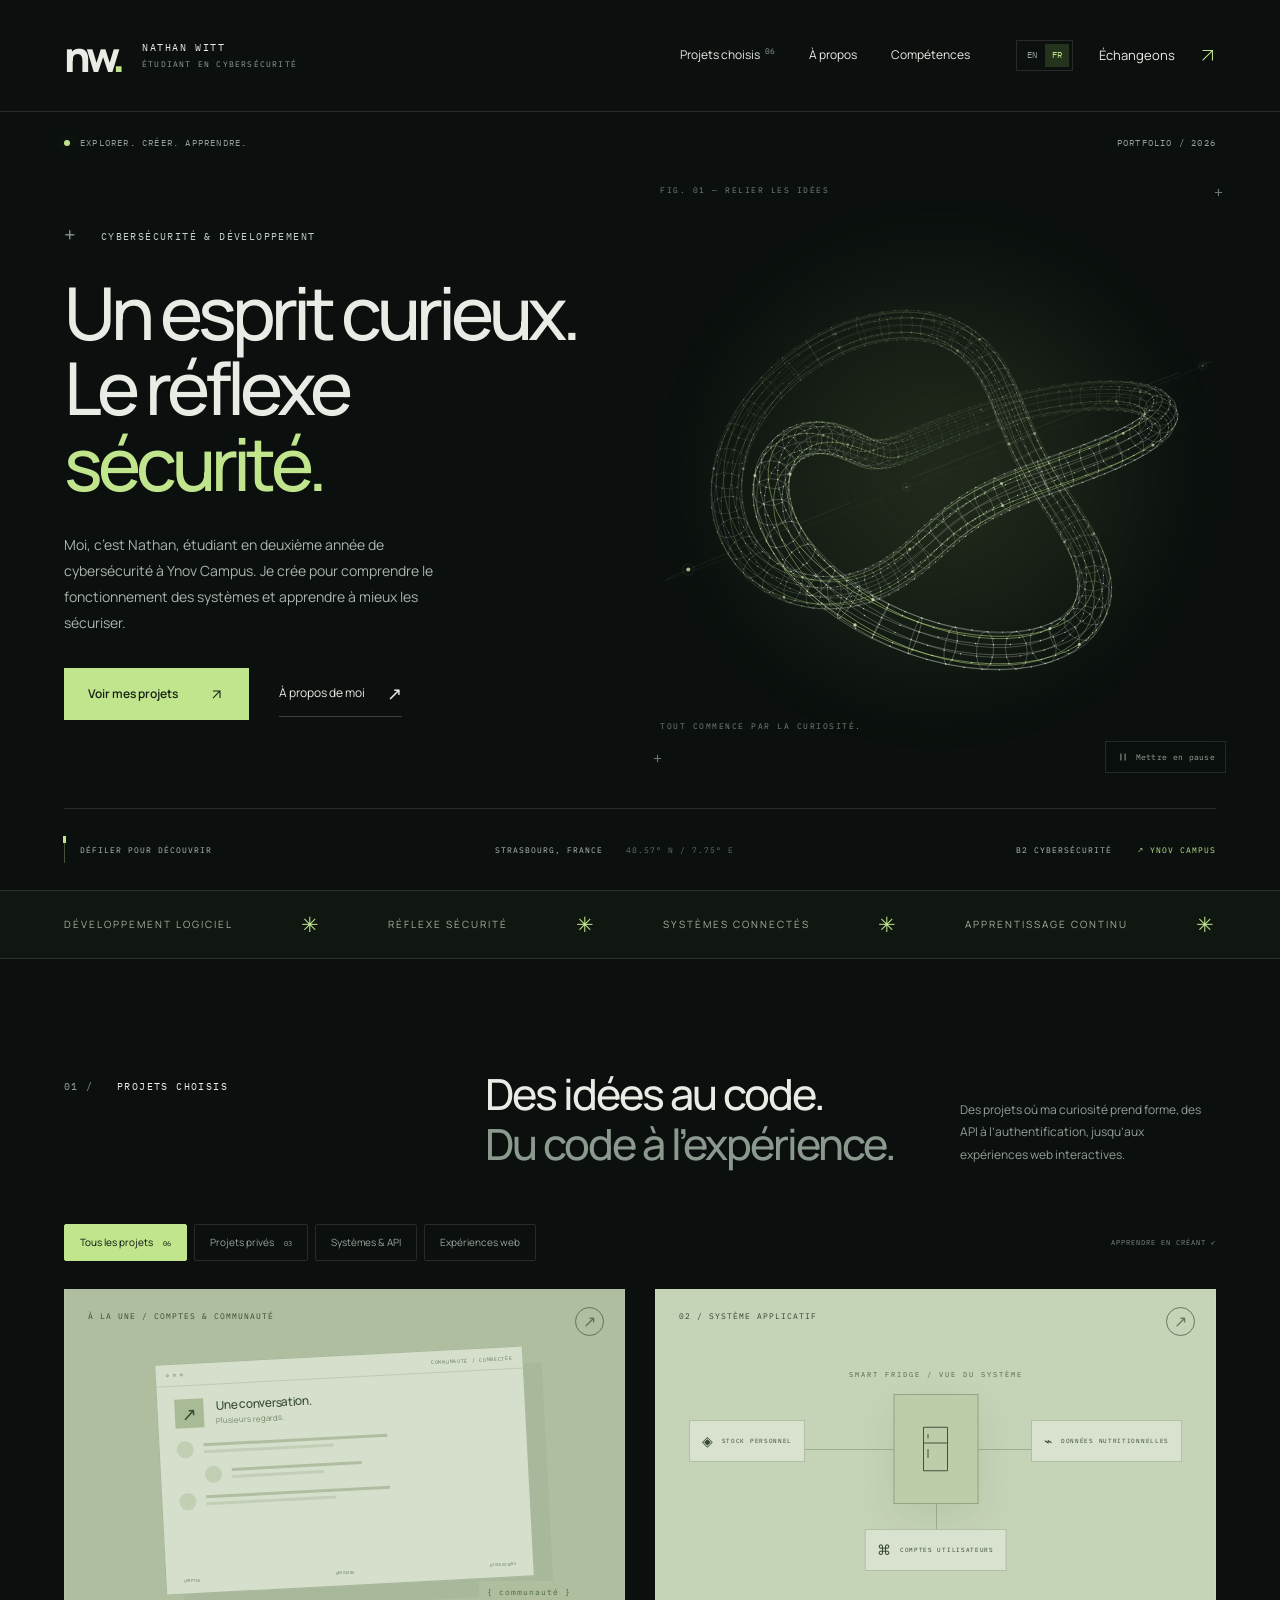
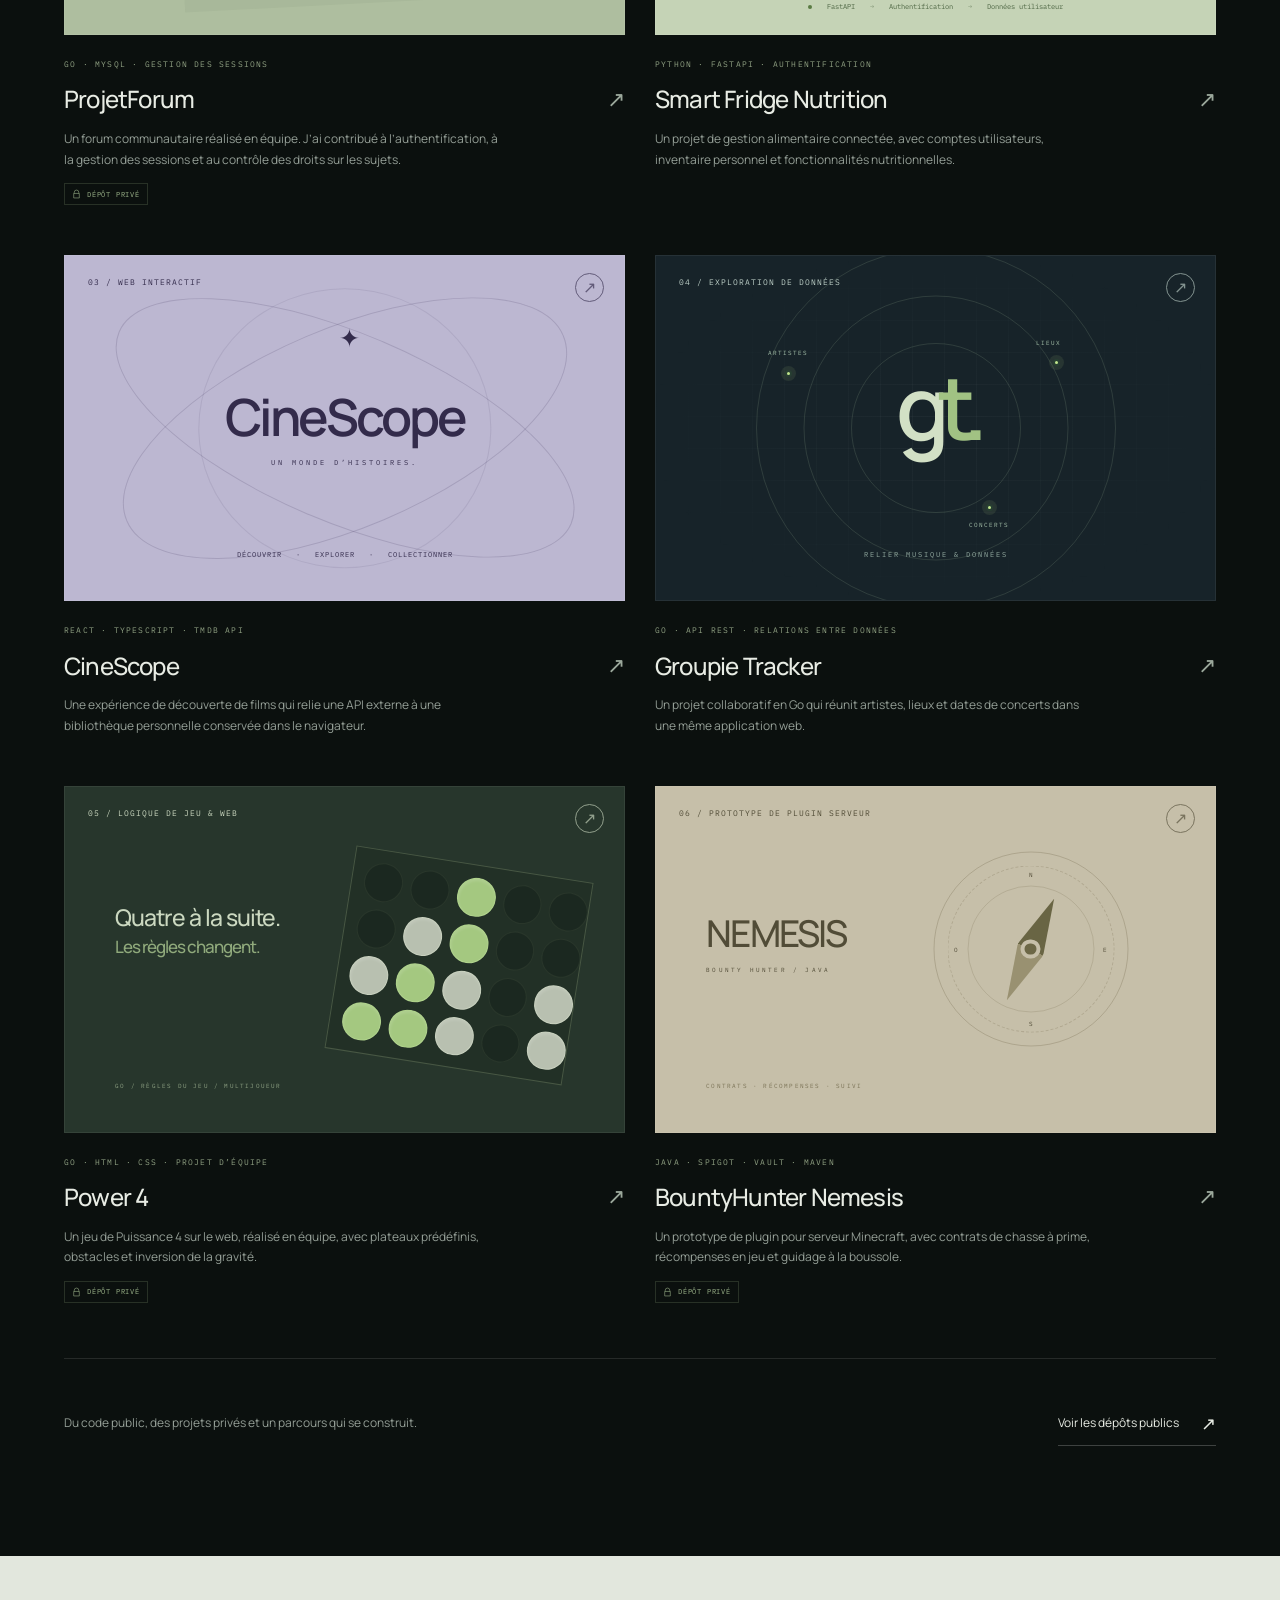
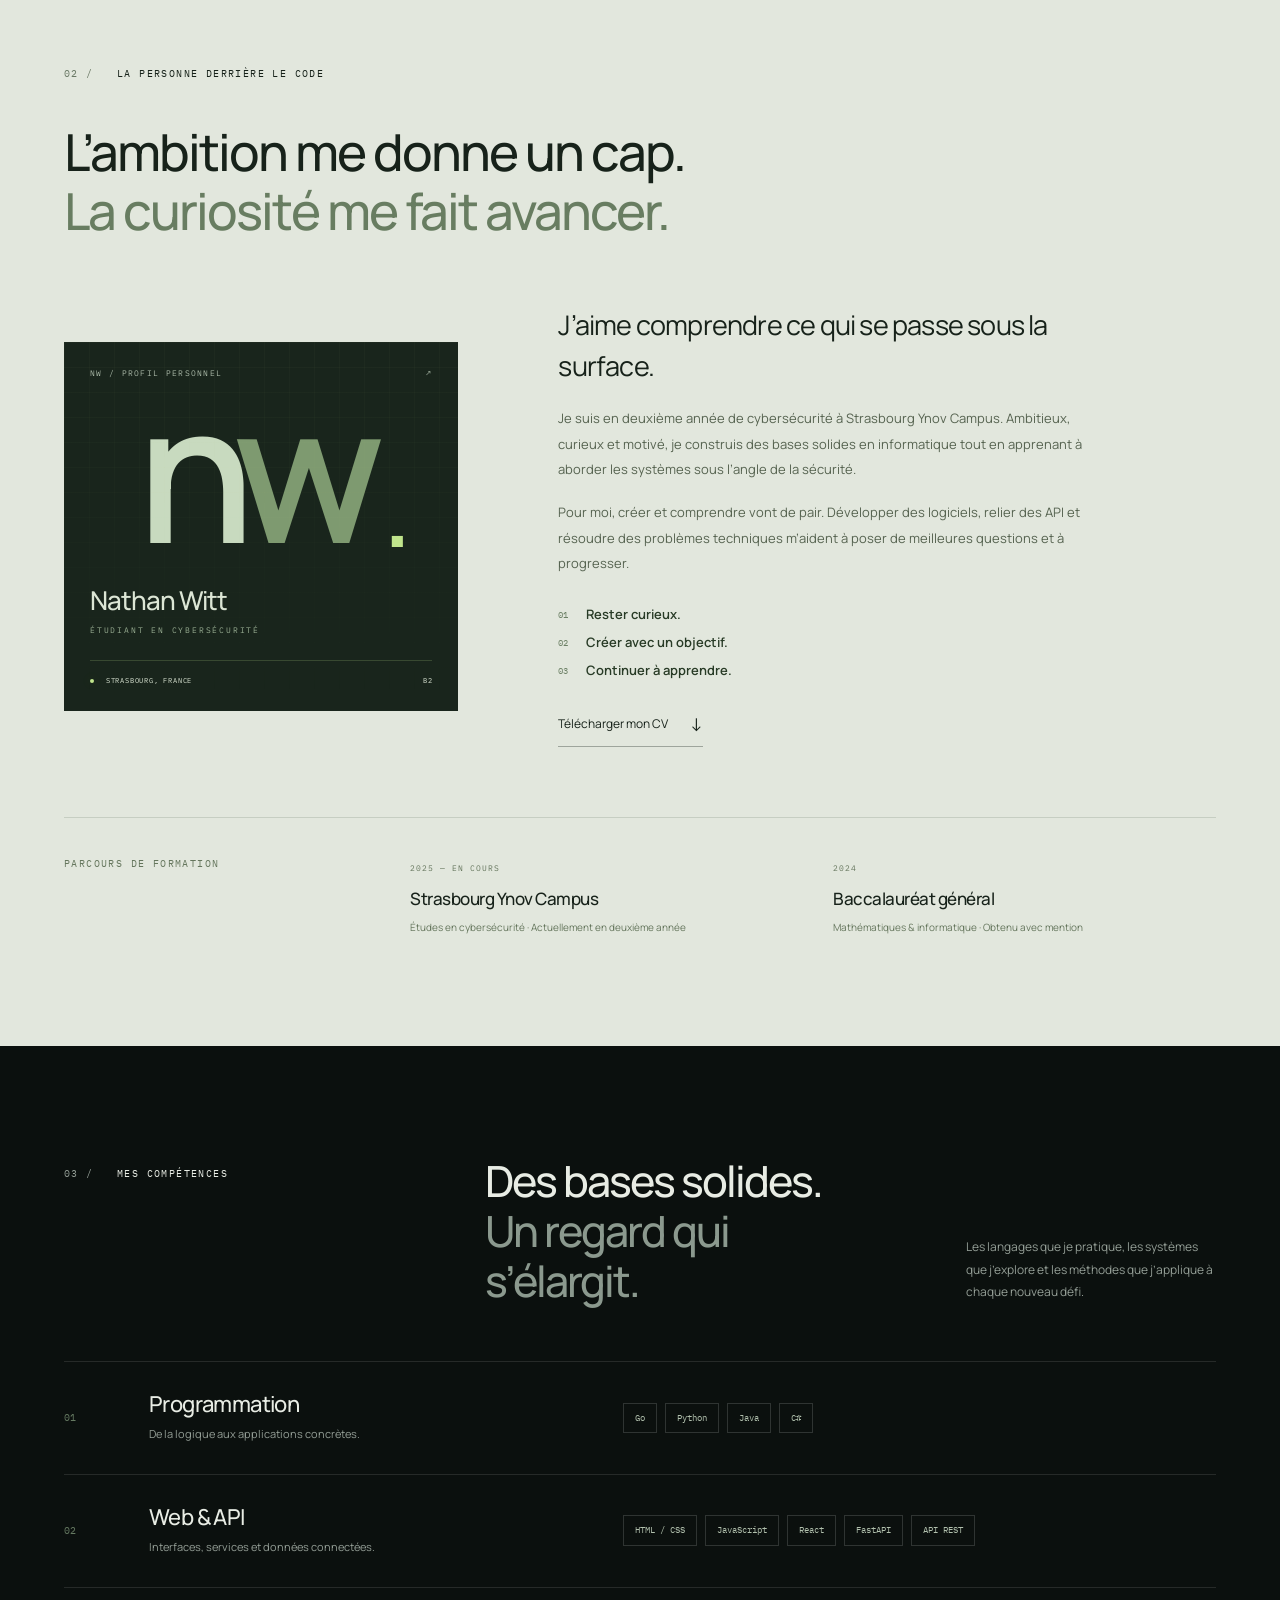
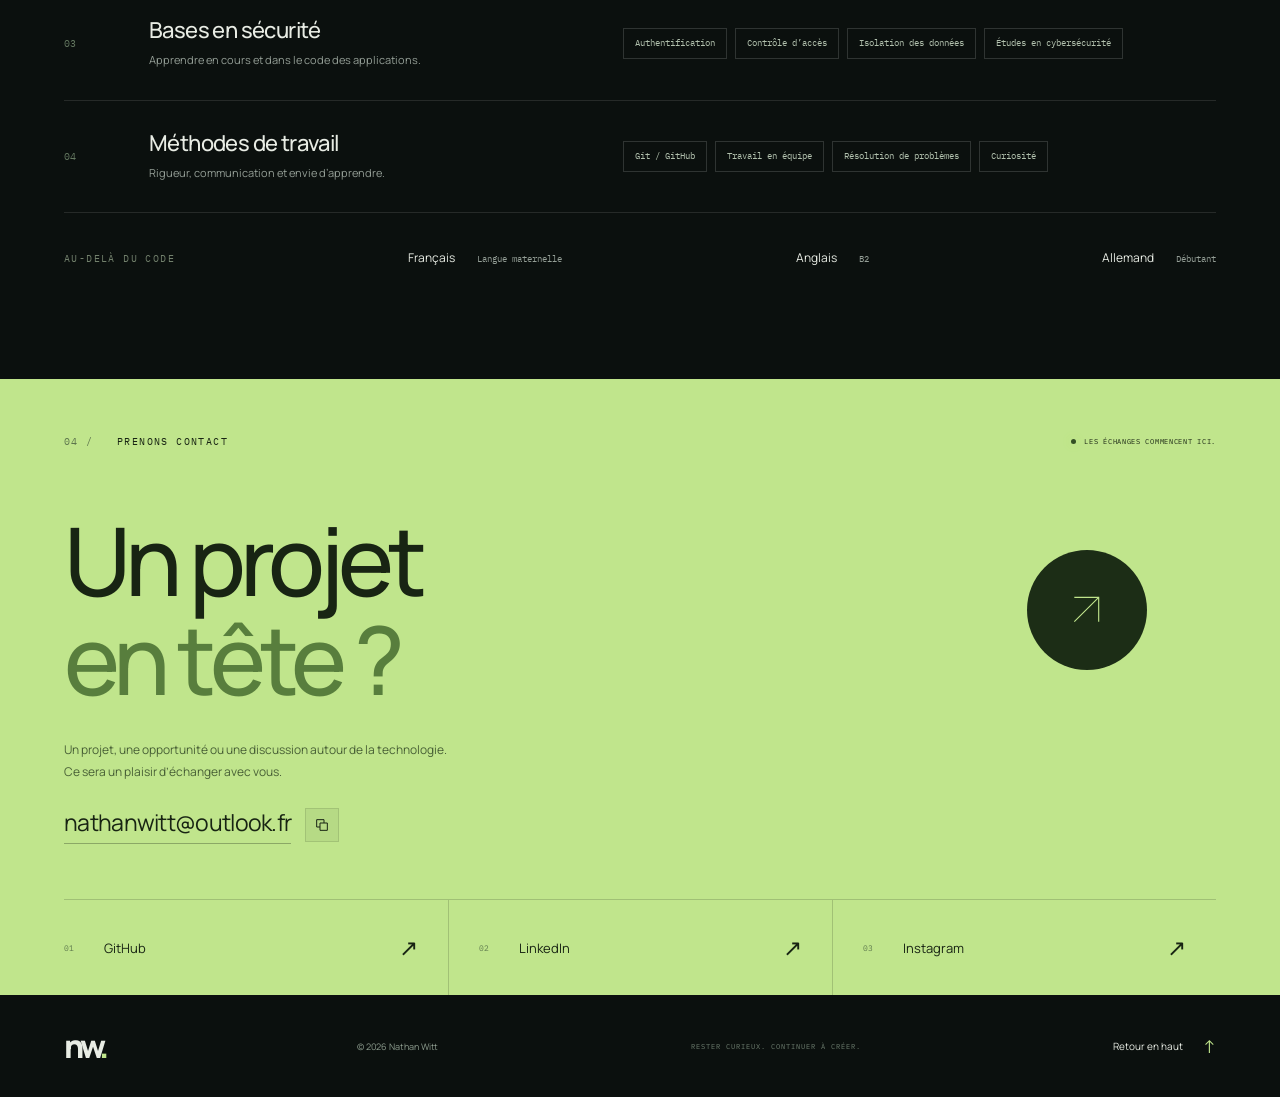
==== fr/index.html @ 36711e1f "Publish bilingual cybersecurity portfolio" ====
<!doctype html>
<html lang="fr">
<head>
  <meta charset="utf-8">
  <meta name="viewport" content="width=device-width,initial-scale=1">
  <meta name="theme-color" content="#0b100e">
  <meta name="description" content="Nathan Witt — étudiant en deuxième année de cybersécurité à Strasbourg Ynov Campus. Découvrez mes projets en développement, mes compétences et mon approche de la sécurité.">
  <meta property="og:title" content="Nathan Witt — Un esprit curieux. Le réflexe sécurité.">
  <meta property="og:description" content="Étudiant en cybersécurité à Strasbourg Ynov Campus. Des projets concrets, des bases techniques et l’envie de continuer à apprendre.">
  <meta property="og:type" content="website">
  <meta property="og:url" content="https://wittnathan24-lab.github.io/fr/">
  <title>Nathan Witt — Cybersécurité & Développement</title>
  <link rel="canonical" href="https://wittnathan24-lab.github.io/fr/">
  <link rel="alternate" hreflang="en" href="https://wittnathan24-lab.github.io/">
  <link rel="alternate" hreflang="fr" href="https://wittnathan24-lab.github.io/fr/">
  <link rel="icon" type="image/svg+xml" href="../assets/favicon.svg">
  <link rel="preload" href="../assets/manrope.ttf" as="font" type="font/ttf" crossorigin>
  <link rel="stylesheet" href="../assets/style.css">
  <link rel="stylesheet" href="../assets/languages.css">
  <script src="../assets/field.js" defer></script>
  <script src="../assets/main-fr.js" defer></script>
</head>
<body>
  <a class="skip-link" href="#main">Aller au contenu</a>
  <div class="reading-progress" aria-hidden="true"></div>
  <header class="site-header">
    <a href="#home" class="brand" aria-label="Nathan Witt, accueil"><span class="monogram">nw<span>.</span></span><span class="brand-name">NATHAN WITT<span>ÉTUDIANT EN CYBERSÉCURITÉ</span></span></a>
    <nav class="desktop-nav" aria-label="Navigation principale"><a href="#work">Projets choisis <span>06</span></a><a href="#about">À propos</a><a href="#expertise">Compétences</a></nav>
    <nav class="language-switch" aria-label="Langue du site"><a href="../" lang="en" hreflang="en">EN</a><a href="./" lang="fr" hreflang="fr" aria-current="page">FR</a></nav>
    <a class="contact-nav" href="#contact">Échangeons <svg viewBox="0 0 24 24" aria-hidden="true"><path d="M5 19 19 5M5 5h14v14"/></svg></a>
    <button class="menu-toggle" aria-label="Ouvrir le menu" aria-expanded="false" aria-controls="mobile-nav"><span></span><span></span></button>
  </header>
  <nav id="mobile-nav" class="mobile-nav" aria-label="Navigation mobile" inert><a href="#work">Projets choisis <span>01</span></a><a href="#about">À propos <span>02</span></a><a href="#expertise">Compétences <span>03</span></a><a href="#contact">Contact <span>04</span></a></nav>
  <main id="main">
    <section class="hero" id="home" aria-labelledby="hero-title">
      <div class="hero-topline"><span><i class="status-dot"></i> EXPLORER. CRÉER. APPRENDRE.</span><span class="edition">PORTFOLIO / 2026</span></div>
      <div class="hero-content">
        <div class="hero-copy">
          <p class="eyebrow intro-label"><span class="tiny-cross">+</span> CYBERSÉCURITÉ & DÉVELOPPEMENT</p>
          <h1 id="hero-title">Un esprit curieux.<br>Le réflexe<br><span>sécurité.</span></h1>
          <p class="hero-description">Moi, c’est Nathan, étudiant en deuxième année de cybersécurité à Ynov Campus. Je crée pour comprendre le fonctionnement des systèmes et apprendre à mieux les sécuriser.</p>
          <div class="hero-actions"><a class="button button-primary" href="#work">Voir mes projets <svg viewBox="0 0 24 24" aria-hidden="true"><path d="M7 17 17 7M7 7h10v10"/></svg></a><a class="text-link" href="#about">À propos de moi <span>↗</span></a></div>
        </div>
        <div class="hero-art">
          <div class="art-glow" aria-hidden="true"></div><canvas id="security-field" role="img" aria-label="Un réseau abstrait de points reliés, qui évoque la curiosité, les systèmes et la sécurité"></canvas>
          <span class="art-coordinate art-coordinate-top">FIG. 01 — RELIER LES IDÉES</span><span class="art-coordinate art-coordinate-bottom">TOUT COMMENCE PAR LA CURIOSITÉ.</span>
          <span class="art-axis axis-one" aria-hidden="true">+</span><span class="art-axis axis-two" aria-hidden="true">+</span>
          <button class="motion-control" id="motion-toggle" type="button" aria-pressed="true"><svg viewBox="0 0 20 20" aria-hidden="true"><path d="M7 5v10M13 5v10"/></svg><span>Mettre en pause</span></button>
        </div>
      </div>
      <div class="hero-bottom"><a href="#work" class="scroll-cue"><span class="scroll-line" aria-hidden="true"></span>DÉFILER POUR DÉCOUVRIR</a><p>STRASBOURG, FRANCE <span>48.57° N / 7.75° E</span></p><span class="hero-study">B2 CYBERSÉCURITÉ <span>↗ YNOV CAMPUS</span></span></div>
    </section>
    <div class="discipline-strip" aria-label="Domaines d’intérêt"><div><span>DÉVELOPPEMENT LOGICIEL</span><i>✳</i><span>RÉFLEXE SÉCURITÉ</span><i>✳</i><span>SYSTÈMES CONNECTÉS</span><i>✳</i><span>APPRENTISSAGE CONTINU</span><i>✳</i></div></div>
    <section class="work-section section-shell" id="work" aria-labelledby="work-title">
      <div class="section-heading reveal"><p class="eyebrow"><span>01 /</span> PROJETS CHOISIS</p><div><h2 id="work-title">Des idées au code.<br><span>Du code à l’expérience.</span></h2><p>Des projets où ma curiosité prend forme, des API à l’authentification, jusqu’aux expériences web interactives.</p></div></div>
      <div class="work-toolbar reveal"><div class="filters" role="group" aria-label="Filtrer les projets"><button class="filter active" aria-pressed="true" data-filter="all">Tous les projets <span>06</span></button><button class="filter" aria-pressed="false" data-filter="private">Projets privés <span>03</span></button><button class="filter" aria-pressed="false" data-filter="systems">Systèmes & API</button><button class="filter" aria-pressed="false" data-filter="web">Expériences web</button></div><span class="toolbar-note">APPRENDRE EN CRÉANT ↙</span></div>
      <div class="projects-grid" id="projects-grid">
        <article class="project-card forum-featured reveal" data-category="systems" data-project="forum" data-private="true">
          <button class="project-visual forum-visual" data-open-project="forum" aria-label="Découvrir le projet ProjetForum"><span class="visual-index">À LA UNE / COMPTES & COMMUNAUTÉ</span><span class="project-open" aria-hidden="true">↗</span><div class="forum-art" aria-hidden="true"><div class="forum-window"><div class="forum-window-bar"><i></i><i></i><i></i><span>COMMUNAUTÉ / CONNECTÉE</span></div><div class="forum-thread"><span class="forum-avatar">↗</span><div><strong>Une conversation.</strong><span>Plusieurs regards.</span></div></div><div class="forum-line"><i></i><div><b></b><span></span></div></div><div class="forum-line"><i></i><div><b></b><span></span></div></div><div class="forum-line"><i></i><div><b></b><span></span></div></div><div class="forum-window-bottom"><span>COMPTES</span><span>SESSIONS</span><span>DISCUSSIONS</span></div></div><span class="forum-floating">{ communauté }</span></div></button>
          <div class="project-meta"><span class="private-badge"><svg viewBox="0 0 16 16" aria-hidden="true"><path d="M4 7V5a4 4 0 0 1 8 0v2M3 7h10v8H3z"/></svg> DÉPÔT PRIVÉ</span><p class="eyebrow">GO · MYSQL · GESTION DES SESSIONS</p><button class="project-title" data-open-project="forum"><h3>ProjetForum</h3><span aria-hidden="true">↗</span></button><p>Un forum communautaire réalisé en équipe. J’ai contribué à l’authentification, à la gestion des sessions et au contrôle des droits sur les sujets.</p></div>
        </article>
        <article class="project-card reveal" data-category="systems" data-project="fridge">
          <button class="project-visual fridge-visual" data-open-project="fridge" aria-label="Découvrir le projet Smart Fridge Nutrition"><span class="visual-index">02 / SYSTÈME APPLICATIF</span><span class="project-open" aria-hidden="true">↗</span><div class="fridge-system" aria-hidden="true"><div class="diagram-caption">SMART FRIDGE / VUE DU SYSTÈME</div><div class="fridge-core"><svg viewBox="0 0 80 80"><path d="M24 11h32v58H24zM24 32h32M30 20v6M30 40v12"/></svg></div><div class="system-node node-a"><span class="node-symbol">◈</span> STOCK PERSONNEL</div><div class="system-node node-b"><span class="node-symbol">⌁</span> DONNÉES NUTRITIONNELLES</div><div class="system-node node-c"><span class="node-symbol">⌘</span> COMPTES UTILISATEURS</div><div class="diagram-line line-a"></div><div class="diagram-line line-b"></div><div class="diagram-line line-c"></div><div class="system-footer"><i></i> FastAPI <span>→</span> Authentification <span>→</span> Données utilisateur</div></div></button>
          <div class="project-meta"><p class="eyebrow">PYTHON · FASTAPI · AUTHENTIFICATION</p><button class="project-title" data-open-project="fridge"><h3>Smart Fridge Nutrition</h3><span aria-hidden="true">↗</span></button><p>Un projet de gestion alimentaire connectée, avec comptes utilisateurs, inventaire personnel et fonctionnalités nutritionnelles.</p></div>
        </article>
        <article class="project-card reveal" data-category="web" data-project="cinescope">
          <button class="project-visual cinema-visual" data-open-project="cinescope" aria-label="Découvrir le projet CineScope"><span class="visual-index">03 / WEB INTERACTIF</span><span class="project-open" aria-hidden="true">↗</span><div class="cinema-art" aria-hidden="true"><div class="cinema-orbit orbit-one"></div><div class="cinema-orbit orbit-two"></div><div class="cinema-orbit orbit-three"></div><span class="cinema-star">✦</span><span class="cinema-type">CineScope<span>UN MONDE D’HISTOIRES.</span></span><div class="cinema-caption">DÉCOUVRIR <span>·</span> EXPLORER <span>·</span> COLLECTIONNER</div></div></button>
          <div class="project-meta"><p class="eyebrow">REACT · TYPESCRIPT · TMDB API</p><button class="project-title" data-open-project="cinescope"><h3>CineScope</h3><span aria-hidden="true">↗</span></button><p>Une expérience de découverte de films qui relie une API externe à une bibliothèque personnelle conservée dans le navigateur.</p></div>
        </article>
        <article class="project-card reveal" data-category="systems" data-project="groupie">
          <button class="project-visual groupie-visual" data-open-project="groupie" aria-label="Découvrir le projet Groupie Tracker"><span class="visual-index">04 / EXPLORATION DE DONNÉES</span><span class="project-open" aria-hidden="true">↗</span><div class="tracker-art" aria-hidden="true"><div class="tracker-grid"></div><div class="tracker-ring ring-1"></div><div class="tracker-ring ring-2"></div><div class="tracker-ring ring-3"></div><div class="tracker-dot dot-1"></div><div class="tracker-dot dot-2"></div><div class="tracker-dot dot-3"></div><span class="tracker-label label-1">ARTISTES</span><span class="tracker-label label-2">LIEUX</span><span class="tracker-label label-3">CONCERTS</span><div class="tracker-center">g<span>t.</span></div><div class="tracker-caption">RELIER MUSIQUE & DONNÉES</div></div></button>
          <div class="project-meta"><p class="eyebrow">GO · API REST · RELATIONS ENTRE DONNÉES</p><button class="project-title" data-open-project="groupie"><h3>Groupie Tracker</h3><span aria-hidden="true">↗</span></button><p>Un projet collaboratif en Go qui réunit artistes, lieux et dates de concerts dans une même application web.</p></div>
        </article>
        <article class="project-card reveal" data-category="web" data-project="power4" data-private="true">
          <button class="project-visual power-visual" data-open-project="power4" aria-label="Découvrir le projet Power 4"><span class="visual-index">05 / LOGIQUE DE JEU & WEB</span><span class="project-open" aria-hidden="true">↗</span><div class="power-art" aria-hidden="true"><span class="power-title">Quatre à la suite.<br><i>Les règles changent.</i></span><div class="power-board"><i></i><i></i><i class="p-lime"></i><i></i><i></i><i></i><i class="p-ivory"></i><i class="p-lime"></i><i></i><i></i><i class="p-ivory"></i><i class="p-lime"></i><i class="p-ivory"></i><i></i><i class="p-ivory"></i><i class="p-lime"></i><i class="p-lime"></i><i class="p-ivory"></i><i></i><i class="p-ivory"></i></div><span class="power-caption">GO / RÈGLES DU JEU / MULTIJOUEUR</span></div></button>
          <div class="project-meta"><span class="private-badge"><svg viewBox="0 0 16 16" aria-hidden="true"><path d="M4 7V5a4 4 0 0 1 8 0v2M3 7h10v8H3z"/></svg> DÉPÔT PRIVÉ</span><p class="eyebrow">GO · HTML · CSS · PROJET D’ÉQUIPE</p><button class="project-title" data-open-project="power4"><h3>Power 4</h3><span aria-hidden="true">↗</span></button><p>Un jeu de Puissance 4 sur le web, réalisé en équipe, avec plateaux prédéfinis, obstacles et inversion de la gravité.</p></div>
        </article>
        <article class="project-card reveal" data-category="systems" data-project="bounty" data-private="true">
          <button class="project-visual bounty-visual" data-open-project="bounty" aria-label="Découvrir le projet BountyHunter Nemesis"><span class="visual-index">06 / PROTOTYPE DE PLUGIN SERVEUR</span><span class="project-open" aria-hidden="true">↗</span><div class="bounty-art" aria-hidden="true"><div class="bounty-compass"><i></i><span>N</span><span>E</span><span>S</span><span>O</span><div class="compass-needle"></div></div><span class="bounty-name">NEMESIS<span>BOUNTY HUNTER / JAVA</span></span><span class="bounty-coordinate">CONTRATS · RÉCOMPENSES · SUIVI</span></div></button>
          <div class="project-meta"><span class="private-badge"><svg viewBox="0 0 16 16" aria-hidden="true"><path d="M4 7V5a4 4 0 0 1 8 0v2M3 7h10v8H3z"/></svg> DÉPÔT PRIVÉ</span><p class="eyebrow">JAVA · SPIGOT · VAULT · MAVEN</p><button class="project-title" data-open-project="bounty"><h3>BountyHunter Nemesis</h3><span aria-hidden="true">↗</span></button><p>Un prototype de plugin pour serveur Minecraft, avec contrats de chasse à prime, récompenses en jeu et guidage à la boussole.</p></div>
        </article>
      </div>
      <div class="work-footer reveal"><p>Du code public, des projets privés et un parcours qui se construit.</p><a class="text-link" href="https://github.com/wittnathan24-lab?tab=repositories" target="_blank" rel="noopener noreferrer">Voir les dépôts publics <span>↗</span></a></div>
      <p class="sr-only" id="filter-status" role="status" aria-live="polite"></p>
    </section>
    <section class="about-section section-shell" id="about" aria-labelledby="about-title">
      <div class="about-intro reveal"><p class="eyebrow"><span>02 /</span> LA PERSONNE DERRIÈRE LE CODE</p><h2 id="about-title">L’ambition me donne un cap.<br><span>La curiosité me fait avancer.</span></h2></div>
      <div class="about-layout"><div class="profile-panel reveal"><div class="profile-panel-top"><span>NW / PROFIL PERSONNEL</span><span>↗</span></div><div class="profile-glyph" aria-hidden="true">n<span>w</span><i>.</i></div><div class="profile-panel-bottom"><h3>Nathan Witt</h3><p>ÉTUDIANT EN CYBERSÉCURITÉ</p><div><span><i class="status-dot"></i> STRASBOURG, FRANCE</span><span>B2</span></div></div></div>
        <div class="about-copy reveal"><p class="lead">J’aime comprendre ce qui se passe sous la surface.</p><p>Je suis en deuxième année de cybersécurité à Strasbourg Ynov Campus. Ambitieux, curieux et motivé, je construis des bases solides en informatique tout en apprenant à aborder les systèmes sous l’angle de la sécurité.</p><p>Pour moi, créer et comprendre vont de pair. Développer des logiciels, relier des API et résoudre des problèmes techniques m’aident à poser de meilleures questions et à progresser.</p><div class="about-values"><span>01 <strong>Rester curieux.</strong></span><span>02 <strong>Créer avec un objectif.</strong></span><span>03 <strong>Continuer à apprendre.</strong></span></div><a class="text-link" href="../assets/nathan-witt-cv-fr.pdf" download="Nathan-Witt-CV-FR.pdf">Télécharger mon CV <span>↓</span></a></div>
      </div>
      <div class="education-row reveal"><p class="eyebrow">PARCOURS DE FORMATION</p><div><span class="education-year">2025 — EN COURS</span><h3>Strasbourg Ynov Campus</h3><p>Études en cybersécurité · Actuellement en deuxième année</p></div><div><span class="education-year">2024</span><h3>Baccalauréat général</h3><p>Mathématiques & informatique · Obtenu avec mention</p></div></div>
    </section>
    <section class="expertise-section section-shell" id="expertise" aria-labelledby="expertise-title"><div class="section-heading reveal"><p class="eyebrow"><span>03 /</span> MES COMPÉTENCES</p><div><h2 id="expertise-title">Des bases solides.<br><span>Un regard qui s’élargit.</span></h2><p>Les langages que je pratique, les systèmes que j’explore et les méthodes que j’applique à chaque nouveau défi.</p></div></div>
      <div class="skills-table">
        <div class="skill-row reveal"><span class="skill-number">01</span><div class="skill-name"><h3>Programmation</h3><p>De la logique aux applications concrètes.</p></div><div class="skill-tags"><span>Go</span><span>Python</span><span>Java</span><span>C#</span></div></div>
        <div class="skill-row reveal"><span class="skill-number">02</span><div class="skill-name"><h3>Web & API</h3><p>Interfaces, services et données connectées.</p></div><div class="skill-tags"><span>HTML / CSS</span><span>JavaScript</span><span>React</span><span>FastAPI</span><span>API REST</span></div></div>
        <div class="skill-row reveal"><span class="skill-number">03</span><div class="skill-name"><h3>Bases en sécurité</h3><p>Apprendre en cours et dans le code des applications.</p></div><div class="skill-tags"><span>Authentification</span><span>Contrôle d’accès</span><span>Isolation des données</span><span>Études en cybersécurité</span></div></div>
        <div class="skill-row reveal"><span class="skill-number">04</span><div class="skill-name"><h3>Méthodes de travail</h3><p>Rigueur, communication et envie d’apprendre.</p></div><div class="skill-tags"><span>Git / GitHub</span><span>Travail en équipe</span><span>Résolution de problèmes</span><span>Curiosité</span></div></div>
      </div><div class="languages-row reveal"><span class="eyebrow">AU-DELÀ DU CODE</span><p>Français <span>Langue maternelle</span></p><p>Anglais <span>B2</span></p><p>Allemand <span>Débutant</span></p></div>
    </section>
    <section class="contact-section section-shell" id="contact" aria-labelledby="contact-title"><div class="contact-top reveal"><p class="eyebrow"><span>04 /</span> PRENONS CONTACT</p><span class="contact-note"><i class="status-dot"></i> LES ÉCHANGES COMMENCENT ICI.</span></div><div class="contact-body reveal"><h2 id="contact-title">Un projet<br><span>en tête ?</span><a href="mailto:nathanwitt@outlook.fr" class="contact-orb" aria-label="Écrire à Nathan Witt"><svg viewBox="0 0 48 48" aria-hidden="true"><path d="M11 37 37 11M11 11h26v26"/></svg></a></h2><p>Un projet, une opportunité ou une discussion autour de la technologie.<br>Ce sera un plaisir d’échanger avec vous.</p><div class="email-row"><a href="mailto:nathanwitt@outlook.fr">nathanwitt@outlook.fr</a><button id="copy-email" aria-label="Copier l’adresse e-mail" title="Copier l’adresse e-mail"><svg viewBox="0 0 24 24" aria-hidden="true"><path d="M9 9h11v11H9zM15 9V4H4v11h5"/></svg></button><span id="copy-status" role="status" aria-live="polite"></span></div></div><div class="social-row reveal"><a href="https://github.com/wittnathan24-lab" target="_blank" rel="noopener noreferrer"><span>01</span> GitHub <i>↗</i></a><a href="https://www.linkedin.com/in/nathan-witt-605bb2263/" target="_blank" rel="noopener noreferrer"><span>02</span> LinkedIn <i>↗</i></a><a href="https://www.instagram.com/nathan.w68/" target="_blank" rel="noopener noreferrer"><span>03</span> Instagram <i>↗</i></a></div></section>
  </main>
  <footer class="site-footer"><a class="monogram" href="#home" aria-label="Retour en haut">nw<span>.</span></a><p>© <span id="year">2026</span> Nathan Witt</p><span>RESTER CURIEUX. CONTINUER À CRÉER.</span><a href="#home" class="back-top">Retour en haut <span>↑</span></a></footer>
  <dialog id="project-dialog" aria-labelledby="dialog-title"><div class="dialog-top"><p class="eyebrow" id="dialog-eyebrow">DÉTAILS DU PROJET</p><button id="close-dialog" aria-label="Fermer les détails du projet">Fermer <span>×</span></button></div><div class="dialog-content"><h2 id="dialog-title"></h2><p class="dialog-intro" id="dialog-intro"></p><div id="dialog-tags" class="skill-tags"></div><div class="dialog-rule"></div><div id="dialog-sections"></div><a id="dialog-source" class="button button-primary" target="_blank" rel="noopener noreferrer">Voir le code source <span>↗</span></a><p class="source-note">Les descriptions s’appuient sur les dépôts des projets. Les visuels sont des illustrations originales.</p></div></dialog>
</body>
</html>
---- assets/style.css ----
@font-face{font-family:Manrope;src:url('manrope.ttf') format('truetype');font-weight:200 800;font-display:swap}
@font-face{font-family:Plex;src:url('plex-mono.ttf') format('truetype');font-weight:400;font-display:swap}
:root{--bg:#0b100e;--panel:#121915;--ink:#e8ece4;--muted:#949e96;--green:#c0e58c;--line:#ffffff1c;--mono:Plex,'Courier New',monospace;--sans:Manrope,'Segoe UI',sans-serif}
*{box-sizing:border-box}html{scroll-behavior:smooth;scroll-padding-top:90px}body{margin:0;background:var(--bg);color:var(--ink);font-family:var(--sans);font-size:15px;line-height:1.7;-webkit-font-smoothing:antialiased}body.dialog-open{overflow:hidden}a{color:inherit;text-decoration:none}button{font:inherit;color:inherit;cursor:pointer}button,a{-webkit-tap-highlight-color:transparent}button{border:0}a:focus-visible,button:focus-visible{outline:2px solid var(--green);outline-offset:6px}::selection{background:var(--green);color:var(--bg)}h1,h2,h3,p{margin:0}h1,h2,h3{font-weight:500;line-height:1.1}button svg,a svg{width:22px;height:22px;fill:none;stroke:currentColor;stroke-width:1.5}button svg{pointer-events:none}.sr-only{position:absolute;width:1px;height:1px;padding:0;overflow:hidden;clip:rect(0,0,0,0);white-space:nowrap;border:0}.skip-link{position:fixed;top:-70px;left:20px;z-index:100;background:var(--green);color:var(--bg);padding:10px 20px}.skip-link:focus{top:12px}.reading-progress{height:2px;position:fixed;left:0;top:0;background:var(--green);width:0;z-index:99;pointer-events:none}.site-header{height:112px;max-width:1560px;margin:auto;padding:0 64px;display:flex;align-items:center;justify-content:space-between;gap:30px;border-bottom:1px solid var(--line);position:relative;z-index:30}.brand{display:flex;align-items:center;gap:22px}.monogram{font-weight:800;font-size:42px;line-height:1;letter-spacing:-5px}.monogram span{color:var(--green)}.brand-name{font:10px var(--mono);letter-spacing:1.6px;line-height:1.8}.brand-name>span{display:block;font-size:8px;color:var(--muted);letter-spacing:1.2px}.desktop-nav{display:flex;gap:34px;margin-left:auto;margin-right:75px;font-size:12px}.desktop-nav a{position:relative;transition:color .2s}.desktop-nav a:hover,.desktop-nav a.current{color:var(--green)}.desktop-nav a>span{font:8px var(--mono);vertical-align:super;color:var(--muted);margin-left:3px}.contact-nav{font-size:13px;display:flex;align-items:center;gap:24px}.contact-nav svg{width:17px;height:17px;color:var(--green)}.menu-toggle{display:none}.mobile-nav{display:none}.hero{max-width:1560px;padding:25px 64px 0;margin:auto;overflow:hidden}.hero-topline{display:flex;justify-content:space-between;align-items:center;font:9px var(--mono);letter-spacing:1.2px;color:var(--muted)}.hero-topline>span:first-child{display:flex;align-items:center;gap:10px}.status-dot{display:inline-block;background:var(--green);width:6px;height:6px;border-radius:50%;box-shadow:0 0 12px #c0e54a30;flex-shrink:0}.hero-content{display:grid;grid-template-columns:1fr 1fr;align-items:center;min-height:660px;position:relative}.hero-copy{position:relative;z-index:2;padding:30px 0 60px}.eyebrow{font:10px var(--mono);letter-spacing:1.4px;line-height:1.6}.eyebrow>span:first-child{color:var(--muted);margin-right:16px}.intro-label{color:#c6cec7;margin:15px 0 27px}.intro-label .tiny-cross{color:var(--green);font:20px var(--sans);margin-right:10px;vertical-align:-2px}h1{font-size:clamp(64px,6.1vw,96px);letter-spacing:-6px;line-height:1.035;font-weight:500;white-space:nowrap}h1>span{color:var(--green)}.hero-description{font-size:14px;color:#aab3ab;max-width:383px;margin-top:31px;line-height:1.85}.hero-actions{display:flex;align-items:center;gap:30px;margin-top:32px}.button{display:inline-flex;align-items:center;justify-content:center;gap:30px;padding:16px 23px;font-size:12px;font-weight:600;line-height:1.5;border:1px solid transparent;transition:background .25s,transform .25s}.button-primary{background:var(--green);color:#162014}.button-primary:hover{background:#d1efa9;transform:translateY(-3px)}.button svg{width:17px;height:17px}.text-link{font-size:12px;display:inline-flex;align-items:center;gap:22px;padding:7px 0;border-bottom:1px solid #ffffff35;transition:color .2s}.text-link:hover{color:var(--green)}.text-link span{font-size:18px}.hero-art{position:relative;min-width:0;height:610px;width:calc(100% + 70px);margin-left:-25px;isolation:isolate}.hero-art canvas{display:block;width:100%;height:100%;position:absolute;inset:0;z-index:1}.art-glow{position:absolute;inset:7%;background:radial-gradient(ellipse,#b7da7720 0,transparent 66%);filter:blur(35px);z-index:0}.art-coordinate{position:absolute;font:8px var(--mono);letter-spacing:1.5px;color:#768278;z-index:2;pointer-events:none}.art-coordinate-top{top:12px;left:45px}.art-coordinate-bottom{bottom:52px;left:45px}.art-axis{position:absolute;font:15px var(--mono);color:#6c776e;z-index:2}.axis-one{right:38px;top:9px}.axis-two{left:38px;bottom:16px}.motion-control{position:absolute;right:35px;bottom:10px;padding:8px 10px;background:#0b100e90;backdrop-filter:blur(8px);color:#9ba69d;display:flex;align-items:center;gap:6px;font:8px var(--mono);letter-spacing:.3px;z-index:5;border:1px solid var(--line)}.motion-control:hover{color:var(--ink);border-color:#c0e58c70}.motion-control svg{width:14px;height:14px;stroke-width:1.4}.hero-bottom{display:flex;align-items:center;justify-content:space-between;border-top:1px solid var(--line);height:82px;gap:20px;font:8px var(--mono);letter-spacing:1px;color:#b4bdb5}.scroll-cue{display:flex;align-items:center;gap:15px}.scroll-line{width:1px;height:27px;background:#c0e58c50;position:relative}.scroll-line:after{content:'';position:absolute;width:3px;height:7px;background:var(--green);left:-1px;animation:scroll-line 2.5s ease-in-out infinite}.hero-bottom p>span{color:#626f65;margin-left:17px}.hero-study>span{color:var(--green);margin-left:20px}.discipline-strip{border-top:1px solid var(--line);border-bottom:1px solid var(--line);background:#101711;overflow:hidden}.discipline-strip>div{max-width:1440px;margin:auto;display:flex;justify-content:space-between;align-items:center;gap:35px;padding:23px 64px;white-space:nowrap;font-size:10px;letter-spacing:2px;color:#a5b0a5}.discipline-strip i{font-size:21px;line-height:1;color:var(--green);font-style:normal}.section-shell{padding:110px 64px;max-width:1560px;margin:auto}.section-heading{display:grid;grid-template-columns:1fr 2fr;gap:55px;align-items:start}.section-heading>.eyebrow{padding-top:10px}.section-heading>div{display:flex;align-items:flex-end;gap:65px}.section-heading h2,.about-intro h2{font-size:46px;letter-spacing:-2px;line-height:1.16}.section-heading h2>span{color:#8b998e}.section-heading>div>p{max-width:250px;font-size:12px;color:var(--muted);line-height:1.85;padding-bottom:3px}.work-toolbar{display:flex;justify-content:space-between;align-items:center;margin:55px 0 28px;gap:20px}.filters{display:flex;gap:7px}.filter{border:1px solid var(--line);padding:9px 15px;background:transparent;font-size:10px;border-radius:2px;color:#98a59c;transition:color .2s,background .2s,border-color .2s}.filter span{font:7px var(--mono);margin-left:8px}.filter:hover{color:var(--ink);border-color:#72806b}.filter.active{background:var(--green);color:var(--bg);border-color:var(--green)}.toolbar-note{font:8px var(--mono);letter-spacing:1px;color:#7b897e}.projects-grid{display:grid;grid-template-columns:1fr 1fr;gap:50px 30px}.project-card[hidden]{display:none}.project-visual{aspect-ratio:1.62;width:100%;position:relative;display:block;overflow:hidden;text-align:left;border:1px solid #ffffff10}.visual-index{position:absolute;top:21px;left:23px;font:8px var(--mono);letter-spacing:1px;z-index:3}.project-open{position:absolute;top:17px;right:20px;width:29px;height:29px;display:grid;place-items:center;border:1px solid currentColor;border-radius:50%;opacity:.65;font-size:16px;z-index:3;transition:transform .3s,opacity .3s}.project-visual:hover .project-open{transform:rotate(45deg);opacity:1}.project-meta{padding:23px 0 0}.project-meta>.eyebrow{font-size:8px;letter-spacing:1.2px;color:#90a183}.project-title{display:flex;align-items:center;justify-content:space-between;width:100%;padding:0;background:none;margin:10px 0 11px;text-align:left}.project-title h3{font-size:24px;letter-spacing:-.8px}.project-title>span{font-size:22px;color:#9ba89b;transition:transform .2s}.project-title:hover>span{color:var(--green);transform:translate(3px,-3px)}.project-meta>p:last-child{color:var(--muted);font-size:12px;max-width:440px}.fridge-visual{background:#c5d3b6;color:#344631}.fridge-system{position:absolute;inset:14% 5% 9%;transition:transform .7s}.project-visual:hover .fridge-system,.project-visual:hover .cinema-art,.project-visual:hover .tracker-art,.project-visual:hover .snh-art{transform:scale(1.035)}.diagram-caption{text-align:center;font:7px var(--mono);letter-spacing:2px;color:#4f6745;position:absolute;top:12%;width:100%}.fridge-core{width:85px;height:110px;position:absolute;top:42%;left:50%;transform:translate(-50%,-50%);border:1px solid #59724b70;background:#bdcca9;display:grid;place-items:center;box-shadow:0 15px 40px #34463115;z-index:2}.fridge-core svg{width:60px;height:74px;stroke-width:1.2}.system-node{font:7px var(--mono);letter-spacing:.7px;position:absolute;display:flex;align-items:center;gap:8px;background:#d9e2ce;border:1px solid #59724b50;padding:11px 12px;z-index:2;white-space:nowrap}.node-symbol{font-size:14px}.node-a{left:1%;top:31%}.node-b{right:1%;top:31%}.node-c{left:50%;top:72%;transform:translateX(-50%)}.diagram-line{position:absolute;top:42%;height:1px;background:#59724b60;width:31%;left:15%}.line-b{left:54%}.line-c{top:45%;left:50%;width:1px;height:34%}.system-footer{position:absolute;left:0;bottom:-3%;width:100%;display:flex;align-items:center;justify-content:center;gap:15px;font:7px var(--mono);color:#4f6745}.system-footer i{width:4px;height:4px;border-radius:50%;background:#5a7b43}.system-footer>span{opacity:.5}.cinema-visual{background:#bcb7d1;color:#332b4b}.cinema-art{position:absolute;inset:0;transition:transform .7s}.cinema-type{position:absolute;top:39%;left:0;width:100%;text-align:center;font-size:clamp(35px,4vw,59px);font-weight:600;letter-spacing:-3px;line-height:1.05}.cinema-type>span{display:block;font:7px var(--mono);letter-spacing:5px;margin-top:14px}.cinema-star{position:absolute;top:20%;left:49%;font-size:25px;line-height:1}.cinema-orbit{position:absolute;top:50%;left:50%;transform:translate(-50%,-50%) rotate(-23deg);width:85%;height:58%;border:1px solid #3b2d572d;border-radius:50%}.orbit-two{transform:translate(-50%,-50%) rotate(23deg);width:88%;height:55%}.orbit-three{transform:translate(-50%,-50%) rotate(90deg);width:50%;height:85%;border-color:#3b2d5719}.cinema-caption{position:absolute;bottom:12%;width:100%;text-align:center;font:7px var(--mono);letter-spacing:2px}.cinema-caption span{padding:0 17px}.groupie-visual{background:#172329;color:#bdcfc7}.tracker-art{position:absolute;inset:0;transition:transform .7s;overflow:hidden}.tracker-grid{position:absolute;inset:0;background-image:linear-gradient(#b5c8c80b 1px,transparent 1px),linear-gradient(90deg,#b5c8c80b 1px,transparent 1px);background-size:32px 32px;mask-image:radial-gradient(ellipse,#000 10%,transparent 75%)}.tracker-ring{border:1px solid #c3dfb523;border-radius:50%;position:absolute;left:50%;top:50%;transform:translate(-50%,-50%);width:170px;height:170px}.ring-2{width:265px;height:265px}.ring-3{width:360px;height:360px}.tracker-center{position:absolute;left:50%;top:44%;transform:translate(-50%,-50%);font-size:88px;font-weight:600;letter-spacing:-12px;color:#d2e0c5}.tracker-center span{color:#a1c283}.tracker-caption{position:absolute;bottom:12%;width:100%;text-align:center;font:7px var(--mono);letter-spacing:2px;color:#93aaa0}.tracker-dot{position:absolute;width:7px;height:7px;background:#c0e58c;border:2px solid #273e32;box-shadow:0 0 0 4px #c0e58c17;border-radius:50%;top:33%;left:23%}.dot-2{top:30%;left:71%}.dot-3{top:72%;left:59%}.tracker-label{position:absolute;font:6px var(--mono);letter-spacing:1px;top:27%;left:20%;color:#a4bfa9}.label-2{top:24%;left:68%}.label-3{top:77%;left:56%}.snh-visual{background:#d3d3ca;color:#373b36}.snh-art{position:absolute;inset:0;transition:transform .7s}.snh-frame{position:absolute;inset:0;background:radial-gradient(ellipse at 50% 80%,#a6a99d30,transparent 70%)}.snh-aperture{position:absolute;left:66%;top:47%;transform:translate(-50%,-50%);border:1px solid #52604e25;border-radius:50%;width:210px;height:210px}.snh-aperture>i{position:absolute;width:57%;height:57%;border:1px solid #52604e25;border-radius:50%;left:50%;top:50%;transform-origin:0 0;transform:rotate(0deg) translate(-50%,-85%)}.snh-aperture>i:nth-child(2){transform:rotate(60deg) translate(-50%,-85%)}.snh-aperture>i:nth-child(3){transform:rotate(120deg) translate(-50%,-85%)}.snh-aperture>i:nth-child(4){transform:rotate(180deg) translate(-50%,-85%)}.snh-aperture>i:nth-child(5){transform:rotate(240deg) translate(-50%,-85%)}.snh-aperture>i:nth-child(6){transform:rotate(300deg) translate(-50%,-85%)}.snh-wordmark{position:absolute;left:15%;top:29%;font-size:70px;letter-spacing:-5px;line-height:.88;font-weight:500}.snh-wordmark span{display:block;font-size:43px;letter-spacing:1px;margin-top:8px}.snh-caption{font:7px var(--mono);letter-spacing:2px;position:absolute;bottom:13%;left:15%}.snh-corner{position:absolute;width:16px;height:16px;border-left:1px solid #4b534755;border-top:1px solid #4b534755;top:23%;left:11%}.corner-br{left:auto;top:auto;right:11%;bottom:19%;transform:rotate(180deg)}.work-footer{display:flex;justify-content:space-between;align-items:center;padding-top:42px;border-top:1px solid var(--line);margin-top:55px}.work-footer p{font-size:12px;color:var(--muted)}.about-section{background:#e2e7dd;color:#17221a;max-width:none;padding-left:max(64px,calc((100vw - 1432px)/2));padding-right:max(64px,calc((100vw - 1432px)/2))}.about-intro>.eyebrow{margin-bottom:40px}.about-intro .eyebrow>span{color:#697864}.about-intro h2{max-width:1000px;font-size:51px}.about-intro h2>span{color:#687d61}.about-layout{display:grid;grid-template-columns:.9fr 1.5fr;gap:100px;margin-top:65px;align-items:center}.profile-panel{background:#19251c;color:#dce6d5;aspect-ratio:1.07;max-width:450px;padding:26px;display:flex;flex-direction:column;justify-content:space-between;position:relative;overflow:hidden}.profile-panel:after{content:'';position:absolute;inset:0;background-image:linear-gradient(#c0e58c08 1px,transparent 1px),linear-gradient(90deg,#c0e58c08 1px,transparent 1px);background-size:25px 25px;pointer-events:none;mask-image:linear-gradient(0deg,transparent,#000)}.profile-panel-top{font:8px var(--mono);letter-spacing:1.3px;display:flex;justify-content:space-between;z-index:1;color:#a9b8a7}.profile-glyph{font-size:clamp(100px,15vw,200px);font-weight:600;line-height:1;letter-spacing:-22px;align-self:center;padding-right:23px;color:#c8dabf;transform:translateY(-12px);position:relative}.profile-glyph>span{color:#7e9a70}.profile-glyph>i{font-style:normal;color:var(--green);font-size:100px;position:absolute;right:-4px;bottom:7px}.profile-panel-bottom{z-index:1}.profile-panel-bottom h3{font-size:26px;letter-spacing:-1px}.profile-panel-bottom>p{font:8px var(--mono);letter-spacing:1.8px;margin-top:10px;color:#98ad92}.profile-panel-bottom>div{display:flex;justify-content:space-between;border-top:1px solid #c0e58c30;margin-top:25px;padding-top:15px;font:7px var(--mono);letter-spacing:.8px}.profile-panel-bottom .status-dot{width:4px;height:4px;margin-right:7px}.about-copy{max-width:560px}.about-copy .lead{font-size:27px;letter-spacing:-.8px;line-height:1.5;margin-bottom:20px}.about-copy>p:not(.lead){font-size:13px;line-height:1.95;color:#566350;margin-bottom:18px}.about-values{display:flex;flex-direction:column;gap:10px;margin:29px 0 22px}.about-values>span{display:flex;align-items:center;gap:18px;font:9px var(--mono);color:#6c8065}.about-values strong{font:13px var(--sans);color:#283b26;font-weight:600}.about-copy .text-link{border-bottom-color:#17221a55}.about-copy .text-link:hover{color:#5c763b}.education-row{display:grid;grid-template-columns:.8fr 1fr 1fr;gap:40px;border-top:1px solid #263c2325;padding-top:35px;margin-top:70px}.education-row>.eyebrow{color:#65765d;padding-top:3px}.education-year{font:8px var(--mono);color:#65765d;letter-spacing:1px}.education-row h3{font-size:17px;margin:11px 0;letter-spacing:-.5px}.education-row p{font-size:10px;color:#65765d}.expertise-section .section-heading>div{gap:80px}.skills-table{margin-top:55px}.skill-row{display:grid;grid-template-columns:55px .9fr 1.2fr;align-items:center;gap:30px;border-top:1px solid var(--line);padding:30px 0}.skill-row:last-child{border-bottom:1px solid var(--line)}.skill-number{font:10px var(--mono);color:#657961}.skill-name h3{font-size:22px;letter-spacing:-.6px}.skill-name p{color:var(--muted);font-size:11px;margin-top:9px}.skill-tags{display:flex;flex-wrap:wrap;gap:8px}.skill-tags>span{font:9px var(--mono);border:1px solid #ffffff26;padding:8px 11px;color:#b1c0ad;line-height:1.4}.languages-row{display:flex;align-items:center;justify-content:space-between;gap:30px;margin-top:35px}.languages-row>.eyebrow{color:#72806c}.languages-row p{font-size:12px}.languages-row p>span{margin-left:20px;font:9px var(--mono);color:var(--muted)}.contact-section{background:var(--green);color:#182413;max-width:none;padding-left:max(64px,calc((100vw - 1432px)/2));padding-right:max(64px,calc((100vw - 1432px)/2));padding-top:55px;padding-bottom:0}.contact-top{display:flex;align-items:center;justify-content:space-between}.contact-top .eyebrow>span{color:#5c744c}.contact-note{font:7px var(--mono);letter-spacing:.7px;display:flex;gap:8px;align-items:center}.contact-note .status-dot{background:#334f25;width:5px;height:5px}.contact-body{padding:60px 0 55px}.contact-body h2{font-size:clamp(65px,7.8vw,120px);letter-spacing:-6px;line-height:1.05;position:relative}.contact-body h2>span{color:#587e3d}.contact-body>p{font-size:12px;color:#486036;line-height:1.85;margin-top:30px}.contact-orb{position:absolute;right:6%;top:20%;border-radius:50%;width:120px;height:120px;background:#1c2d16;color:var(--green);display:grid;place-items:center;transition:transform .3s,background .3s}.contact-orb:hover{transform:rotate(45deg);background:#3a552d}.contact-orb svg{width:45px;height:45px;stroke-width:1.2}.email-row{display:flex;align-items:center;gap:14px;margin-top:23px;position:relative;flex-wrap:wrap}.email-row>a{font-size:23px;letter-spacing:-.7px;line-height:1.4;border-bottom:1px solid #18241350;padding-bottom:5px}.email-row>button{width:34px;height:34px;display:grid;place-items:center;background:#1824130f;border:1px solid #18241320}.email-row>button:hover{background:#18241325}.email-row>button svg{width:16px;height:16px}.email-row>span{font:9px var(--mono);color:#38572b}.social-row{display:grid;grid-template-columns:repeat(3,1fr);border-top:1px solid #18241330}.social-row>a{display:flex;align-items:center;gap:30px;font-size:13px;padding:28px 0;transition:padding .25s}.social-row>a:not(:first-child){border-left:1px solid #18241330;padding-left:30px}.social-row>a:hover{padding-left:12px}.social-row>a:not(:first-child):hover{padding-left:42px}.social-row>a>span{font:8px var(--mono);color:#5f7b4e}.social-row>a>i{font-style:normal;font-size:23px;margin-left:auto;margin-right:30px}.site-footer{max-width:1560px;padding:35px 64px;margin:auto;display:flex;align-items:center;justify-content:space-between;gap:25px}.site-footer .monogram{font-size:32px;letter-spacing:-4px}.site-footer>p{font-size:9px;color:#8e9d8f}.site-footer>span{font:7px var(--mono);letter-spacing:1px;color:#6e7e70}.back-top{font-size:10px;display:flex;gap:20px;align-items:center}.back-top>span{color:var(--green);font-size:18px}.js .reveal{opacity:0;transform:translateY(22px);transition:opacity .7s ease,transform .7s ease}.js .reveal.in-view{opacity:1;transform:translateY(0)}@keyframes scroll-line{0%{top:0;opacity:.4}60%{top:20px;opacity:1}100%{top:20px;opacity:0}}
dialog{background:#131c16;color:var(--ink);border:1px solid #ffffff25;max-width:760px;width:calc(100% - 40px);padding:0;max-height:88vh;overscroll-behavior:contain;box-shadow:0 40px 150px #0009}dialog::backdrop{background:#050907cc;backdrop-filter:blur(12px)}dialog[open]{animation:dialog-in .25s ease}.dialog-top{display:flex;align-items:center;justify-content:space-between;padding:24px 35px;border-bottom:1px solid var(--line);position:sticky;top:0;background:#131c16f5;z-index:2;gap:10px}.dialog-top .eyebrow{font-size:8px;color:#8ba27e}.dialog-top button{background:transparent;font-size:10px;display:flex;align-items:center;gap:15px}.dialog-top button span{font-size:25px;color:var(--green);line-height:1}.dialog-content{padding:40px 40px 35px}.dialog-content h2{font-size:43px;letter-spacing:-1.8px;line-height:1.15}.dialog-intro{font-size:15px;line-height:1.8;color:#b6c3b5;margin:24px 0}.dialog-rule{height:1px;background:var(--line);margin:30px 0}.dialog-content h3{font:9px var(--mono);letter-spacing:1px;color:var(--green);margin:24px 0 12px}.dialog-content section p{font-size:12px;line-height:1.9;color:#acb9ab}.dialog-content ul{padding-left:17px;font-size:12px;line-height:1.9;color:#acb9ab;margin:0}.dialog-content li+li{margin-top:5px}.dialog-content>.button{margin-top:32px}.source-note{font:8px var(--mono);line-height:1.8;color:#6e816e;margin-top:24px}.dialog-demo{font-size:11px;display:inline-flex;margin-left:22px;gap:12px;border-bottom:1px solid #ffffff40}.motion-off{scroll-behavior:auto}.motion-off *,.motion-off *:before,.motion-off *:after{animation:none!important;transition:none!important}@keyframes dialog-in{from{opacity:0;transform:translateY(15px)}to{opacity:1;transform:translateY(0)}}
@media(min-width:1560px){.about-section,.contact-section{padding-left:calc((100vw - 1432px)/2);padding-right:calc((100vw - 1432px)/2)}}
@media(max-width:1200px){.site-header{padding:0 40px;height:95px}.desktop-nav{margin-right:25px;gap:23px}.hero{padding-left:40px;padding-right:40px}.hero-content{min-height:630px}.hero-art{height:550px;width:calc(100% + 40px);margin-left:-15px}h1{font-size:77px;letter-spacing:-5px}.hero-description{max-width:330px;font-size:13px}.hero-actions{gap:22px}.hero-actions .text-link{font-size:11px;gap:13px}.hero-bottom p>span{display:none}.section-shell{padding:90px 40px}.discipline-strip>div{padding-left:40px;padding-right:40px;gap:23px;font-size:8px}.section-heading{grid-template-columns:.65fr 2fr;gap:25px}.section-heading>div{gap:30px}.section-heading h2{font-size:39px}.section-heading>div>p{max-width:200px;font-size:11px}.about-section,.contact-section{padding-left:40px;padding-right:40px}.about-layout{gap:60px}.about-intro h2{font-size:46px}.fridge-core{width:65px;height:90px}.system-node{font-size:6px;padding:8px;gap:5px}.system-footer{gap:8px;font-size:6px}.snh-wordmark{font-size:60px}.snh-wordmark span{font-size:36px}.site-footer{padding-left:40px;padding-right:40px}.expertise-section .section-heading>div{gap:30px}.skill-row{grid-template-columns:35px .9fr 1.2fr;gap:20px}.contact-section{padding-bottom:0}.contact-body h2{font-size:100px}.contact-orb{width:100px;height:100px}.profile-panel{aspect-ratio:1}
}
@media(max-width:900px){.brand-name{display:none}.hero-content{min-height:580px}.hero-art{height:480px;width:calc(100% + 85px);margin-left:-40px}h1{font-size:64px;letter-spacing:-4px}.hero-description{max-width:310px;font-size:12px}.hero-copy{padding-top:30px;padding-bottom:40px}.hero-actions{gap:20px}.hero-actions .text-link{display:none}.art-coordinate{font-size:6px;letter-spacing:1px}.art-coordinate-top{top:30px;left:60px}.art-coordinate-bottom{bottom:35px;left:60px}.axis-one{right:20px;top:26px}.motion-control{right:23px;bottom:0}.hero-study>span{margin-left:10px}.discipline-strip>div{gap:20px;min-width:890px}.section-heading{grid-template-columns:1fr;gap:24px}.section-heading>div{justify-content:space-between;gap:30px}.section-heading h2{font-size:42px}.section-heading>div>p{max-width:260px}.about-intro h2{font-size:40px}.about-layout{gap:40px;grid-template-columns:.9fr 1.2fr}.profile-panel{padding:20px;aspect-ratio:.78}.profile-panel-bottom h3{font-size:23px}.profile-panel-bottom>div{font-size:6px;letter-spacing:0}.profile-glyph{font-size:140px}.profile-panel-bottom>p{font-size:7px;letter-spacing:1px}.about-copy .lead{font-size:23px}.about-copy>p:not(.lead){font-size:12px}.education-row{gap:25px;grid-template-columns:.65fr 1fr 1fr}.education-row h3{font-size:14px}.education-row p{font-size:9px}.projects-grid{gap:40px 25px}.visual-index{font-size:6px;top:17px;left:16px}.project-open{width:25px;height:25px;top:12px;right:14px;font-size:13px}.diagram-caption{font-size:5px;top:15%}.system-node{font-size:5px;padding:6px;gap:3px}.node-symbol{font-size:10px}.fridge-core{width:52px;height:70px}.fridge-core svg{width:39px;height:49px}.system-footer{font-size:5px;gap:6px}.cinema-type{font-size:37px;letter-spacing:-2px}.cinema-type>span{font-size:5px;letter-spacing:3px}.cinema-caption{font-size:5px;letter-spacing:1px}.cinema-caption span{padding:0 8px}.cinema-star{font-size:18px}.tracker-center{font-size:65px;letter-spacing:-8px}.tracker-ring{width:120px;height:120px}.ring-2{width:200px;height:200px}.ring-3{width:280px;height:280px}.tracker-caption{font-size:5px;letter-spacing:1px}.tracker-label{font-size:5px}.tracker-dot{width:6px;height:6px}.snh-wordmark{font-size:46px;letter-spacing:-3px}.snh-wordmark span{font-size:29px}.snh-aperture{width:140px;height:140px}.snh-caption{font-size:5px;letter-spacing:1px}.project-title h3{font-size:22px}.project-meta>p:last-child{font-size:11px}.project-meta>.eyebrow{font-size:6px}.toolbar-note{display:none}.skill-row{grid-template-columns:25px 1fr 1fr;gap:20px}.skill-name h3{font-size:19px}.skill-name p{font-size:10px;max-width:200px}.skill-tags{gap:6px}.skill-tags>span{font-size:8px;padding:6px 8px}.languages-row{gap:20px}.languages-row p>span{margin-left:10px}.contact-body h2{font-size:83px}.contact-orb{width:85px;height:85px;right:2%;top:23%}.contact-orb svg{width:36px;height:36px}.contact-note{font-size:6px}.site-footer>span{display:none}.social-row>a{gap:20px}}
@media(max-width:640px){html{scroll-padding-top:25px}.site-header{height:84px;padding:0 24px;gap:20px}.brand-name{display:block;font-size:8px;letter-spacing:1px}.brand-name>span{font-size:6px;letter-spacing:.7px}.brand{gap:16px}.monogram{font-size:37px;letter-spacing:-4px}.desktop-nav,.contact-nav{display:none}.menu-toggle{display:flex;flex-direction:column;gap:6px;align-items:center;justify-content:center;width:38px;height:38px;background:none;border:1px solid #ffffff25}.menu-toggle>span{width:15px;height:1px;background:var(--ink);transition:transform .2s}.menu-toggle[aria-expanded=true]>span:first-child{transform:translateY(3.5px) rotate(45deg)}.menu-toggle[aria-expanded=true]>span:last-child{transform:translateY(-3.5px) rotate(-45deg)}.mobile-nav{display:flex;position:absolute;left:0;right:0;top:84px;background:#101812;z-index:20;padding:20px 24px 30px;flex-direction:column;gap:0;transform:translateY(-20px);visibility:hidden;opacity:0;transition:opacity .25s,transform .25s,visibility .25s;border-bottom:1px solid var(--line)}.mobile-nav.open{transform:translateY(0);opacity:1;visibility:visible}.mobile-nav>a{font-size:24px;padding:15px 0;display:flex;justify-content:space-between;border-bottom:1px solid var(--line)}.mobile-nav>a>span{font:9px var(--mono);color:var(--green)}.hero{padding:22px 24px 0}.hero-topline{font-size:6px;letter-spacing:1px}.hero-topline>span:first-child{gap:7px}.hero-topline .status-dot{width:4px;height:4px}.hero-topline .edition{font-size:6px;letter-spacing:.5px}.hero-content{grid-template-columns:1fr;min-height:0}.hero-copy{padding:50px 0 0}.intro-label{font-size:8px;margin:0 0 23px;letter-spacing:1px}h1{font-size:clamp(45px,12.8vw,76px);letter-spacing:-3.6px;line-height:1.06}.hero-description{font-size:12px;line-height:1.9;max-width:355px;margin-top:24px}.hero-actions{margin-top:26px;gap:25px}.hero-actions .text-link{display:inline-flex;font-size:10px;gap:14px}.button{padding:14px 17px;gap:24px;font-size:10px}.hero-art{width:calc(100% + 48px);height:385px;margin:8px -24px 0}.art-coordinate-top{top:25px;left:24px}.art-coordinate-bottom{bottom:18px;left:24px;font-size:5px;letter-spacing:.7px}.axis-one{top:19px;right:25px}.axis-two{display:none}.motion-control{right:24px;bottom:11px;font-size:7px;padding:7px}.hero-bottom{height:65px;font-size:6px;letter-spacing:.5px}.hero-bottom p{display:none}.hero-study>span{margin-left:10px}.scroll-cue{gap:10px}.scroll-line{height:20px}.discipline-strip>div{padding:18px 24px;min-width:750px;font-size:7px;gap:25px;justify-content:flex-start}.discipline-strip i{font-size:16px}.section-shell{padding:65px 24px}.section-heading{gap:23px}.eyebrow{font-size:8px;letter-spacing:1.1px}.eyebrow>span:first-child{margin-right:10px}.section-heading>div{display:block}.section-heading h2{font-size:34px;letter-spacing:-1.5px;line-height:1.18}.section-heading>div>p{font-size:11px;max-width:310px;margin-top:20px;line-height:1.85}.work-toolbar{margin:30px 0 22px}.filters{gap:6px;width:100%}.filter{font-size:8px;padding:8px 10px;white-space:nowrap}.filter span{font-size:6px;margin-left:4px}.projects-grid{grid-template-columns:1fr;gap:32px}.project-visual{aspect-ratio:1.4}.visual-index{font-size:7px;top:19px;left:20px}.project-open{top:15px;right:18px;width:28px;height:28px;font-size:16px}.project-meta{padding-top:18px}.project-meta>.eyebrow{font-size:7px;letter-spacing:.8px}.project-title h3{font-size:24px}.project-title{margin:8px 0 10px}.project-meta>p:last-child{font-size:11px;max-width:none}.fridge-system{inset:15% 5% 10%}.diagram-caption{font-size:6px;top:8%}.system-node{font-size:5.5px;padding:8px 7px;gap:4px}.node-symbol{font-size:12px}.fridge-core{width:63px;height:84px}.fridge-core svg{width:46px;height:59px}.system-footer{font-size:5px;gap:10px}.cinema-type{font-size:47px;letter-spacing:-2.5px}.cinema-type>span{font-size:6px;letter-spacing:4px}.cinema-star{font-size:23px}.cinema-caption{font-size:6px}.tracker-center{font-size:77px;letter-spacing:-10px}.tracker-ring{width:150px;height:150px}.ring-2{width:235px;height:235px}.ring-3{width:320px;height:320px}.tracker-caption{font-size:6px;letter-spacing:1.3px}.tracker-label{font-size:5px}.snh-wordmark{font-size:59px;letter-spacing:-4px}.snh-wordmark span{font-size:36px}.snh-aperture{width:180px;height:180px}.snh-caption{font-size:6px}.work-footer{margin-top:33px;padding-top:24px;align-items:flex-start;flex-direction:column;gap:16px}.work-footer p{font-size:10px}.work-footer .text-link{font-size:11px}.about-intro>.eyebrow{margin-bottom:25px}.about-intro h2{font-size:34px;letter-spacing:-1.5px;line-height:1.2}.about-layout{grid-template-columns:1fr;gap:32px;margin-top:35px}.profile-panel{max-width:none;aspect-ratio:1.15;padding:24px}.profile-panel-top{font-size:8px}.profile-glyph{font-size:165px;letter-spacing:-20px;transform:translateY(-5px)}.profile-glyph>i{font-size:80px;bottom:3px}.profile-panel-bottom h3{font-size:26px}.profile-panel-bottom>p{font-size:7px;letter-spacing:1.5px}.profile-panel-bottom>div{font-size:7px;margin-top:21px;padding-top:13px}.about-copy .lead{font-size:24px;letter-spacing:-.8px}.about-copy>p:not(.lead){font-size:12px;line-height:1.9}.about-values{margin:25px 0 20px}.education-row{margin-top:40px;padding-top:25px;grid-template-columns:1fr;gap:25px}.education-row h3{font-size:17px;margin:9px 0}.education-row p{font-size:10px}.education-row>.eyebrow{margin-bottom:0}.skills-table{margin-top:32px}.skill-row{grid-template-columns:20px 1fr;gap:10px 18px;padding:25px 0}.skill-number{font-size:9px;align-self:start;margin-top:5px}.skill-name h3{font-size:22px}.skill-name p{font-size:10px;max-width:none;margin-top:8px}.skill-row .skill-tags{grid-column:2;margin-top:5px}.skill-tags>span{font-size:8px;padding:7px 9px}.languages-row{display:grid;grid-template-columns:1fr 1fr;gap:17px;margin-top:26px}.languages-row>.eyebrow{grid-column:1 / -1}.languages-row p{font-size:11px}.languages-row p>span{font-size:8px;margin-left:10px}.contact-section{padding:30px 24px 0}.contact-top{gap:15px}.contact-note{font-size:5px;letter-spacing:.5px;gap:5px}.contact-note .status-dot{width:3px;height:3px}.contact-body{padding:40px 0 34px}.contact-body h2{font-size:57px;letter-spacing:-3px;line-height:1.07}.contact-orb{width:57px;height:57px;right:0;top:27%}.contact-orb svg{width:27px;height:27px}.contact-body>p{font-size:10px;line-height:1.9;margin-top:23px}.email-row{margin-top:19px;gap:10px}.email-row>a{font-size:18px;letter-spacing:-.7px}.email-row>button{width:30px;height:30px}.email-row>span{font-size:7px;flex-basis:100%}.social-row>a{font-size:10px;gap:9px;padding:22px 0}.social-row>a>span{font-size:6px}.social-row>a>i{font-size:17px;margin-right:8px}.social-row>a:not(:first-child){padding-left:12px}.social-row>a:hover{padding-left:3px}.social-row>a:not(:first-child):hover{padding-left:15px}.site-footer{padding:25px 24px;gap:15px}.site-footer .monogram{font-size:29px;letter-spacing:-3px}.site-footer>p{font-size:7px}.back-top{font-size:8px;gap:10px}.back-top>span{font-size:16px}.dialog-top{padding:15px 20px}.dialog-top .eyebrow{font-size:6px}.dialog-content{padding:28px 24px}.dialog-content h2{font-size:33px;letter-spacing:-1.4px}.dialog-intro{font-size:13px;margin:20px 0}.dialog-content h3{font-size:8px}.dialog-content section p,.dialog-content ul{font-size:11px}.source-note{font-size:7px}.dialog-demo{display:block;margin:20px 0 0;width:fit-content}.dialog-content>.button{font-size:10px}dialog{width:calc(100% - 24px);max-height:90dvh}}
@media(max-width:370px){.brand-name{font-size:7px}.brand-name>span{font-size:5px}.hero-actions{gap:18px}.hero-actions .text-link{font-size:9px;gap:10px}.button{gap:15px}.hero-art{height:340px}.contact-body h2{font-size:48px}.email-row>a{font-size:16px}.filter{font-size:7px;padding:8px}.profile-panel-top{font-size:6px}.profile-panel-bottom h3{font-size:23px}.profile-glyph{font-size:140px}.contact-note{font-size:4px}}
.filters{flex-wrap:wrap}.project-meta{display:flex;flex-direction:column}.private-badge{display:inline-flex;align-items:center;align-self:flex-start;gap:6px;font:6.5px var(--mono);letter-spacing:.8px;color:#9fb78d;border:1px solid #80946c40;padding:5px 7px;margin-top:13px;order:4}.private-badge svg{width:9px;height:10px;fill:none;stroke:currentColor;stroke-width:1}.forum-visual{background:#aebe9f;color:#354c2f}.forum-art{position:absolute;inset:0;transition:transform .7s}.project-visual:hover .forum-art,.project-visual:hover .power-art,.project-visual:hover .bounty-art{transform:scale(1.035)}.forum-window{position:absolute;width:66%;height:67%;left:17%;top:19%;background:#d6dfcc;border:1px solid #506b3c55;box-shadow:18px 18px 0 #354c2f0c;transform:rotate(-3deg)}.forum-window-bar{height:22px;border-bottom:1px solid #354c2f25;display:flex;align-items:center;padding:0 10px;gap:4px}.forum-window-bar>i{width:3px;height:3px;border:1px solid #506b3c70;border-radius:50%}.forum-window-bar>span{font:5px var(--mono);letter-spacing:.7px;margin-left:auto;color:#617957}.forum-thread{display:flex;align-items:center;gap:12px;margin:13px 17px}.forum-avatar{width:29px;height:29px;background:#a9bb96;display:grid;place-items:center;font-size:18px}.forum-thread>div{display:flex;flex-direction:column}.forum-thread strong{font-size:12px;font-weight:500;letter-spacing:-.3px;line-height:1.3}.forum-thread div>span{font-size:8px;color:#76896a}.forum-line{display:flex;gap:10px;margin:9px 17px}.forum-line>i{height:17px;width:17px;background:#93ab7d50;border-radius:50%;flex-shrink:0}.forum-line>div{display:flex;flex-direction:column;gap:4px;width:65%;padding-top:3px}.forum-line b,.forum-line div>span{display:block;height:3px;width:85%;background:#899c7780}.forum-line div>span{width:60%;background:#899c7740}.forum-line:nth-of-type(4){margin-left:44px}.forum-line:nth-of-type(4) div{width:50%}.forum-window-bottom{position:absolute;bottom:10px;left:17px;right:17px;display:flex;justify-content:space-between;font:4px var(--mono);letter-spacing:.8px;color:#6b805d}.forum-floating{font:8px var(--mono);letter-spacing:1px;position:absolute;right:8%;bottom:9%;padding:6px 8px;background:#aebe9f;color:#4d683e}.power-visual{background:#27362c;color:#cbd8c0}.power-art{position:absolute;inset:0;transition:transform .7s}.power-title{position:absolute;left:9%;top:34%;font-size:25px;font-weight:500;letter-spacing:-1px;line-height:1.15;z-index:2}.power-title i{font-style:normal;color:#90aa7c;font-size:18px}.power-board{position:absolute;right:8%;top:22%;width:43%;aspect-ratio:1.17;display:grid;grid-template-columns:repeat(5,1fr);gap:8px;padding:12px;border:1px solid #b7ca9c40;transform:rotate(9deg);background:#223026}.power-board i{aspect-ratio:1;border-radius:50%;background:#111d175c;border:1px solid #b7ca9c15}.power-board .p-lime{background:#a4c880;border-color:#c9e8a550;box-shadow:inset 1px 2px 3px #ffffff20}.power-board .p-ivory{background:#b8c0b0;border-color:#dbe4cf70;box-shadow:inset 1px 2px 3px #ffffff20}.power-caption{position:absolute;left:9%;bottom:12%;font:6px var(--mono);letter-spacing:1.2px;color:#8da083}.bounty-visual{background:#c6bfa9;color:#514c37}.bounty-art{position:absolute;inset:0;transition:transform .7s}.bounty-compass{position:absolute;left:67%;top:47%;transform:translate(-50%,-50%);width:195px;height:195px;border:1px solid #6b614447;border-radius:50%}.bounty-compass:before{content:'';position:absolute;inset:13px;border:1px dashed #6b61443b;border-radius:50%}.bounty-compass:after{content:'';position:absolute;inset:33px;border:1px solid #6b614432;border-radius:50%}.bounty-compass>i{position:absolute;inset:45%;background:#6c6746;border-radius:50%;z-index:2;border:4px solid #c6bfa9}.bounty-compass>span{position:absolute;font:6px var(--mono);left:49%;top:18px}.bounty-compass>span:nth-of-type(2){left:auto;right:20px;top:48%}.bounty-compass>span:nth-of-type(3){top:auto;bottom:18px}.bounty-compass>span:nth-of-type(4){left:20px;top:48%}.compass-needle{position:absolute;left:50%;top:21%;width:28px;height:58%;transform:translateX(-50%) rotate(25deg);background:linear-gradient(#696544 50%,#999171 50%);clip-path:polygon(50% 0,100% 50%,50% 100%,0 50%)}.bounty-name{font-size:37px;letter-spacing:-1.8px;font-weight:500;position:absolute;left:9%;top:37%;z-index:3;line-height:1}.bounty-name>span{display:block;font:6px var(--mono);letter-spacing:2.2px;margin-top:14px}.bounty-coordinate{position:absolute;left:9%;bottom:12%;font:6px var(--mono);letter-spacing:1.2px;color:#7b7357}.contact-section a:focus-visible,.contact-section button:focus-visible,.about-section a:focus-visible,.about-section button:focus-visible{outline-color:#24391c}
@media(max-width:900px) and (min-width:641px){.forum-window{height:70%;top:20%;width:70%;left:15%}.forum-window-bar{height:16px;padding:0 7px}.forum-window-bar>span{font-size:3px}.forum-thread{margin:9px 12px;gap:8px}.forum-avatar{width:20px;height:20px;font-size:12px}.forum-thread strong{font-size:9px}.forum-thread div>span{font-size:6px}.forum-line{margin:7px 12px;gap:8px}.forum-line>i{width:12px;height:12px}.forum-line>div{gap:3px}.forum-line b,.forum-line div>span{height:2px}.forum-window-bottom{bottom:6px;left:12px;right:12px;font-size:3px;letter-spacing:.5px}.forum-floating{font-size:6px;bottom:5%}.power-title{font-size:20px}.power-title i{font-size:14px}.power-board{padding:8px;gap:5px}.power-caption,.bounty-coordinate{font-size:4px;letter-spacing:.7px}.bounty-name{font-size:28px}.bounty-name>span{font-size:4px;letter-spacing:1.7px}.bounty-compass{width:145px;height:145px}.bounty-compass>span{font-size:4px}}
@media(max-width:640px){.filters{display:grid;grid-template-columns:repeat(2,1fr);gap:7px}.filter{padding:10px 8px;font-size:9px}.private-badge{font-size:6px}.forum-window{height:70%;top:20%}.forum-window-bar>span{font-size:4px}.forum-thread{margin:12px;gap:10px}.forum-thread strong{font-size:11px}.forum-thread div>span{font-size:7px}.forum-line{margin:10px 12px}.forum-line>i{width:15px;height:15px}.forum-window-bottom{font-size:3px;left:12px;right:12px;bottom:10px}.forum-floating{font-size:6px;bottom:6%}.power-title{font-size:22px}.power-title i{font-size:16px}.power-board{padding:9px;gap:6px}.power-caption,.bounty-coordinate{font-size:5px;letter-spacing:.8px}.bounty-name{font-size:32px}.bounty-name>span{font-size:5px;letter-spacing:1.4px}.bounty-compass{width:165px;height:165px}}
@media(prefers-reduced-motion:reduce){html{scroll-behavior:auto}*,*:before,*:after{animation:none!important;transition:none!important}.js .reveal{opacity:1;transform:none}}
---- assets/languages.css ----
.site-header{gap:26px}.desktop-nav{margin-right:20px}.language-switch{display:flex;align-items:center;gap:1px;padding:3px;border:1px solid var(--line);flex-shrink:0}.language-switch a{font:9px var(--mono);padding:5px 7px;color:var(--muted);line-height:1.4;transition:background .2s,color .2s}.language-switch a[aria-current=page]{color:var(--green);background:#24331b}.language-switch a:hover{color:var(--ink);background:#ffffff0c}html[lang=fr] h1{font-size:clamp(60px,5.7vw,90px);letter-spacing:-5px}html[lang=fr] .section-heading h2{font-size:43px}html[lang=fr] .section-heading>div>p{min-width:180px}html[lang=fr] .contact-body h2{font-size:clamp(64px,7.4vw,112px)}html[lang=fr] .cinema-type>span{letter-spacing:3px}html[lang=fr] .cinema-caption{letter-spacing:1px}html[lang=fr] .cinema-caption span{padding:0 9px}html[lang=fr] .system-node{font-size:6px}html[lang=fr] .forum-window-bottom{letter-spacing:.4px}html[lang=fr] .power-title{font-size:23px}html[lang=fr] .power-title i{font-size:17px}html[lang=fr] .toolbar-note{font-size:7px}
@media(max-width:1200px){.site-header{gap:20px}.desktop-nav{margin-right:5px;gap:24px}.contact-nav{gap:15px}.brand{gap:16px}html[lang=fr] h1{font-size:68px;letter-spacing:-4.6px}html[lang=fr] .section-heading h2{font-size:37px}html[lang=fr] .section-heading>div>p{min-width:170px}html[lang=fr] .contact-body h2{font-size:90px}}
@media(max-width:900px){.desktop-nav{gap:19px;margin-right:0}.contact-nav{gap:12px}.site-header{gap:18px}html[lang=fr] h1{font-size:57px;letter-spacing:-3.7px}html[lang=fr] .section-heading h2{font-size:39px}html[lang=fr] .contact-body h2{font-size:78px}html[lang=fr] .system-node{font-size:4.5px}html[lang=fr] .power-title{font-size:19px}html[lang=fr] .power-title i{font-size:13px}}
@media(max-width:640px){.site-header{gap:13px}.brand{gap:12px}.language-switch{margin-left:auto;padding:2px}.language-switch a{font-size:8px;padding:5px}.brand-name{font-size:7px;letter-spacing:1px}.brand-name>span{font-size:5px;letter-spacing:.5px}.menu-toggle{width:34px;height:34px;flex-shrink:0}html[lang=fr] h1{font-size:clamp(39px,11vw,66px);letter-spacing:-2.7px}html[lang=fr] .section-heading h2{font-size:32px}html[lang=fr] .section-heading>div>p{min-width:0}html[lang=fr] .about-intro h2{font-size:31px}html[lang=fr] .contact-body h2{font-size:52px;letter-spacing:-2.8px}html[lang=fr] .contact-note{max-width:145px;font-size:4.5px;line-height:1.5}html[lang=fr] .contact-orb{top:29%;width:50px;height:50px}html[lang=fr] .system-node{font-size:5px}html[lang=fr] .hero-actions{gap:20px}html[lang=fr] .hero-actions .text-link{font-size:9px;gap:12px}html[lang=fr] .cinema-caption{font-size:5px;letter-spacing:.7px}html[lang=fr] .power-title{font-size:20px}html[lang=fr] .power-title i{font-size:14px}html[lang=fr] .hero-study{font-size:5px}html[lang=fr] .hero-study>span{margin-left:7px}}
html[lang=fr] .hero-actions .button,html[lang=fr] .hero-actions .text-link{white-space:nowrap}
@media(max-width:370px){.site-header{gap:10px}.brand{gap:10px}.brand-name{font-size:6px;letter-spacing:.7px}.brand-name>span{font-size:4.2px;letter-spacing:.2px}.language-switch a{padding:5px 4px;font-size:7px}.monogram{font-size:34px}html[lang=fr] .contact-body h2{font-size:44px}html[lang=fr] .hero-actions{gap:16px}html[lang=fr] .hero-actions .text-link{font-size:8px;gap:8px}html[lang=fr] .button{padding:14px 12px;gap:12px}}
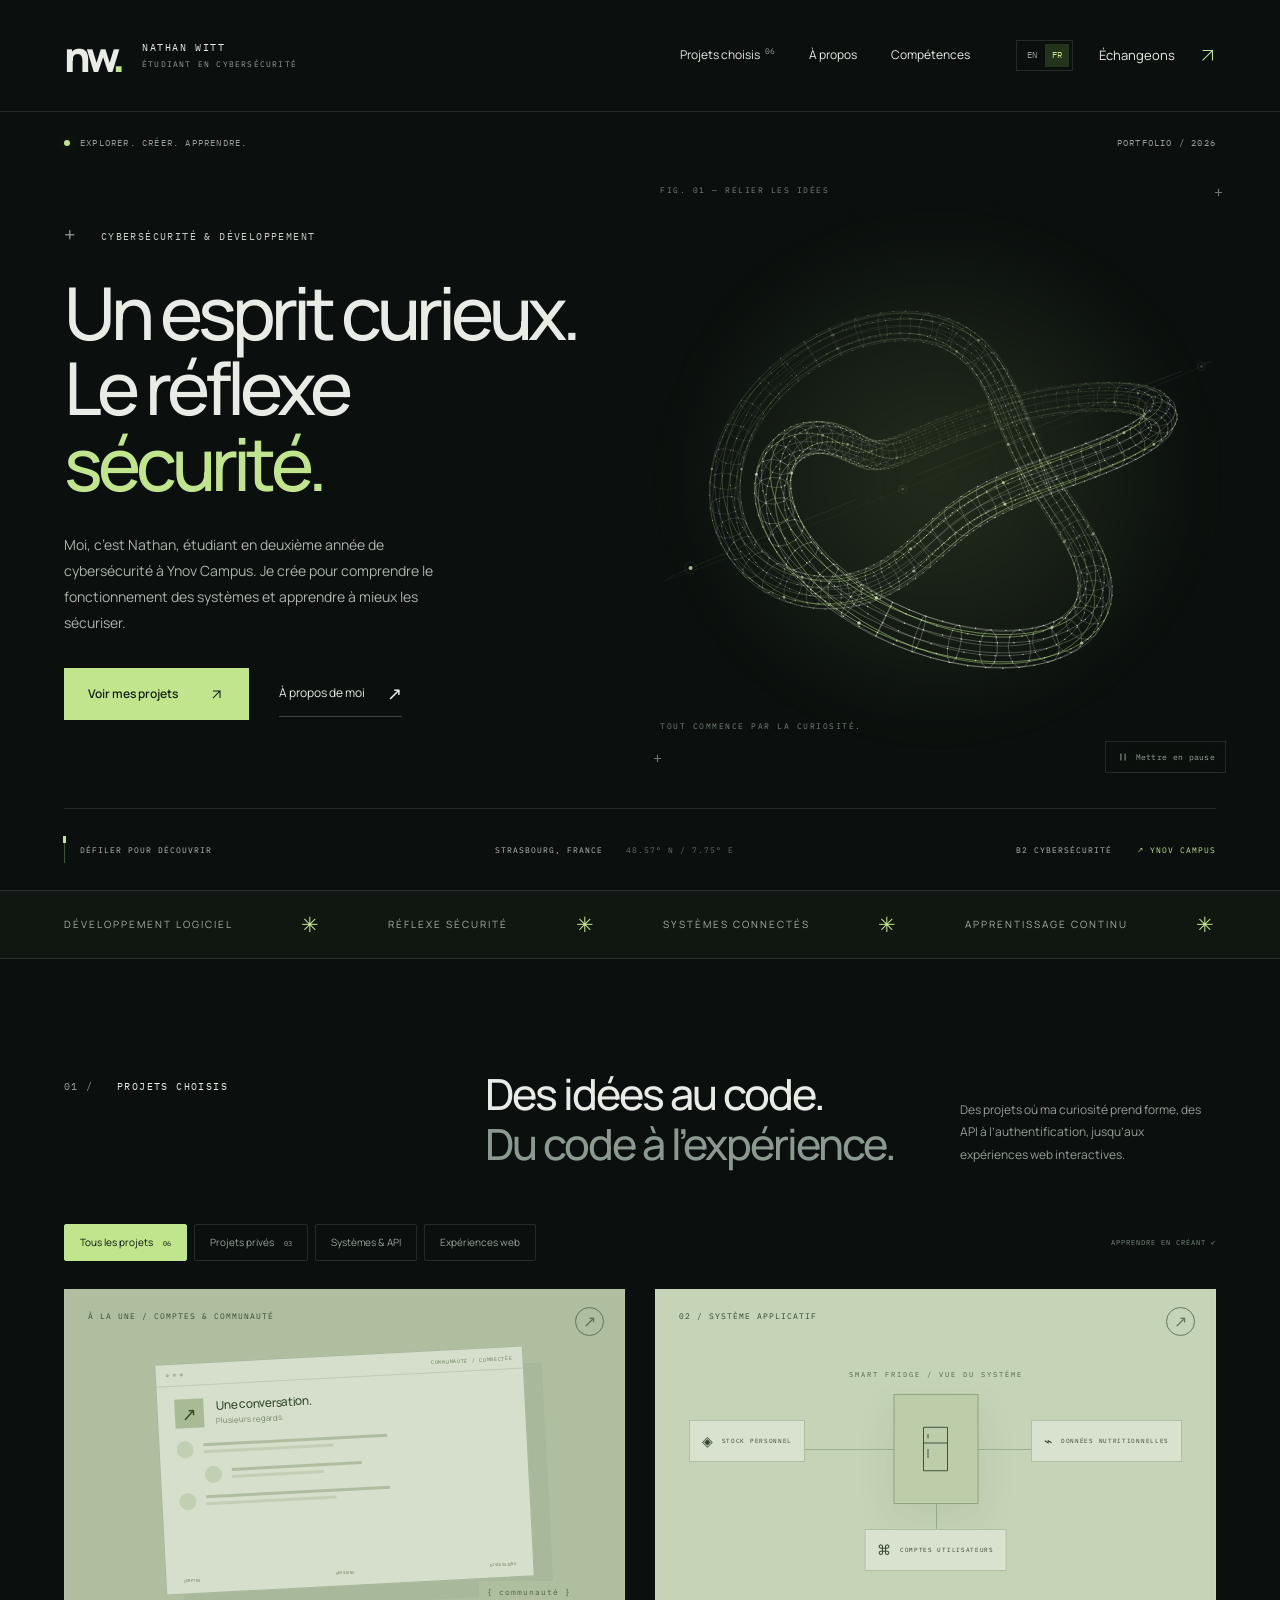
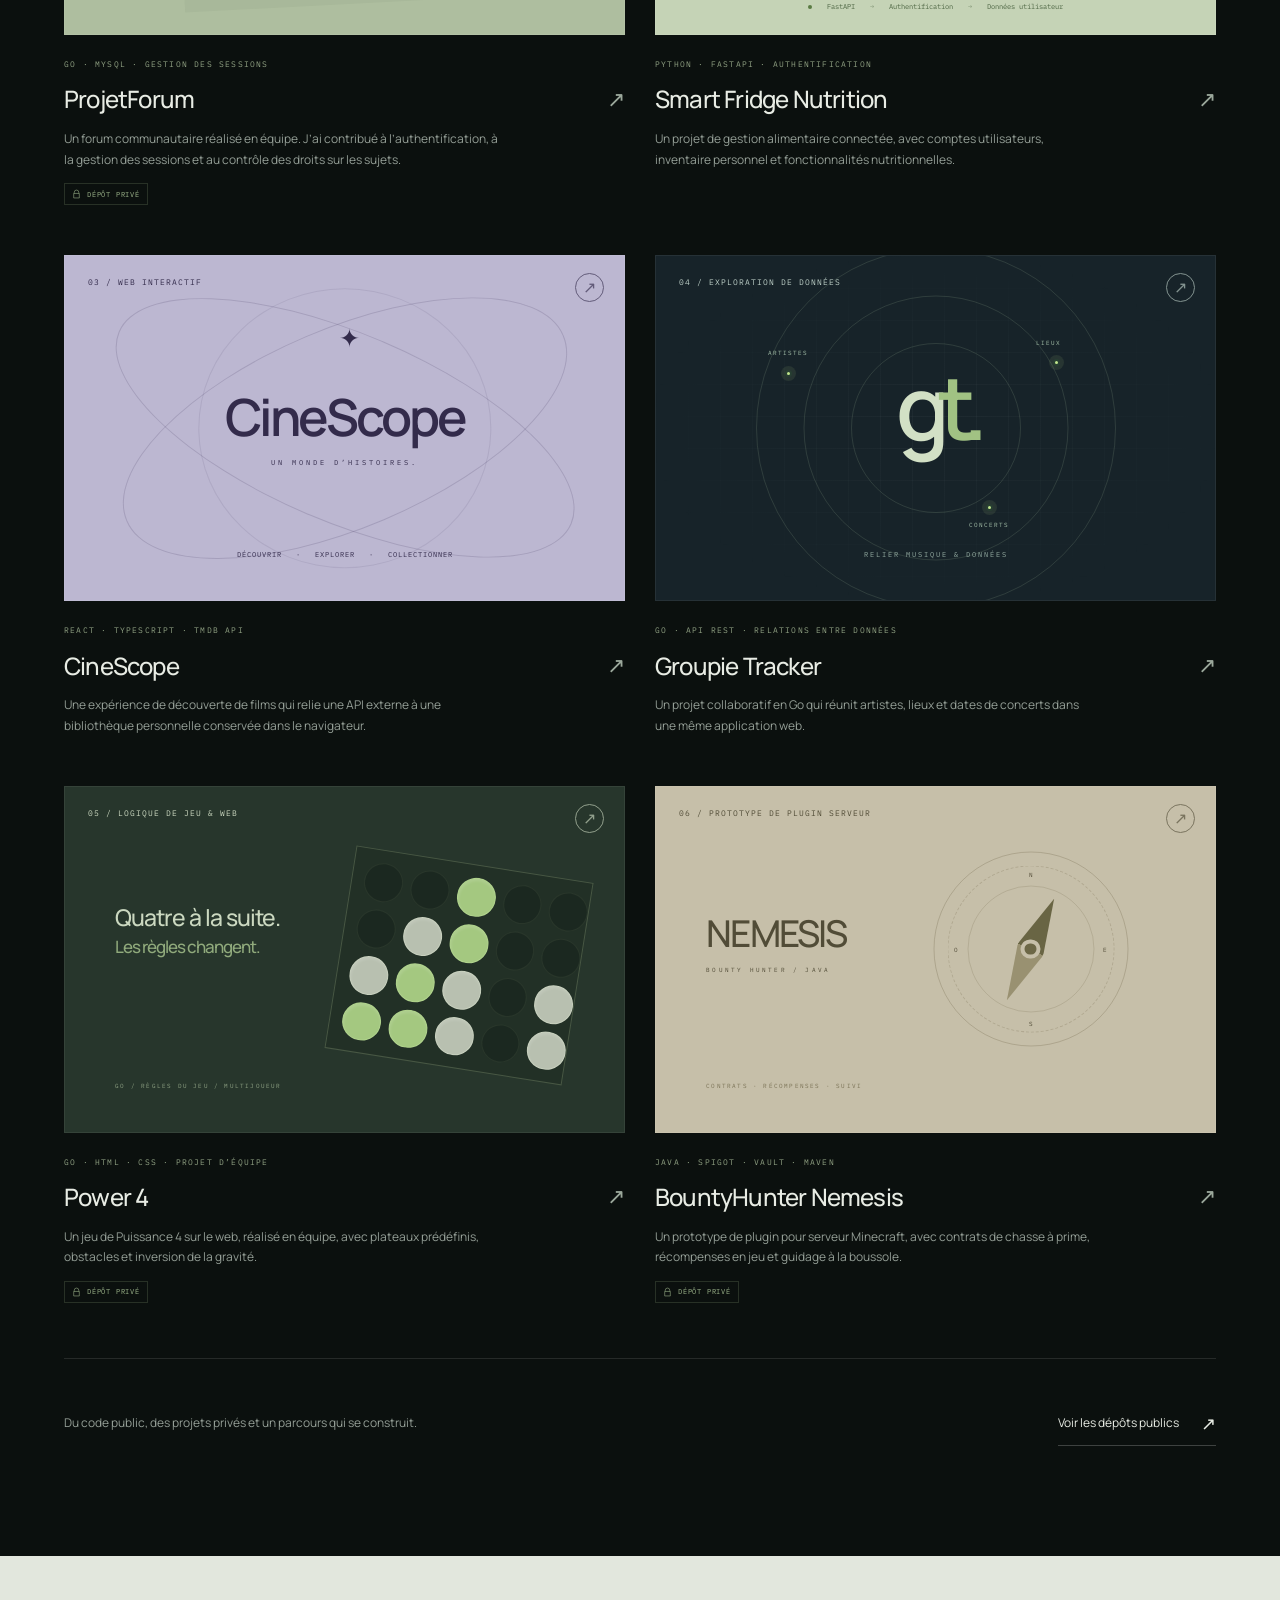
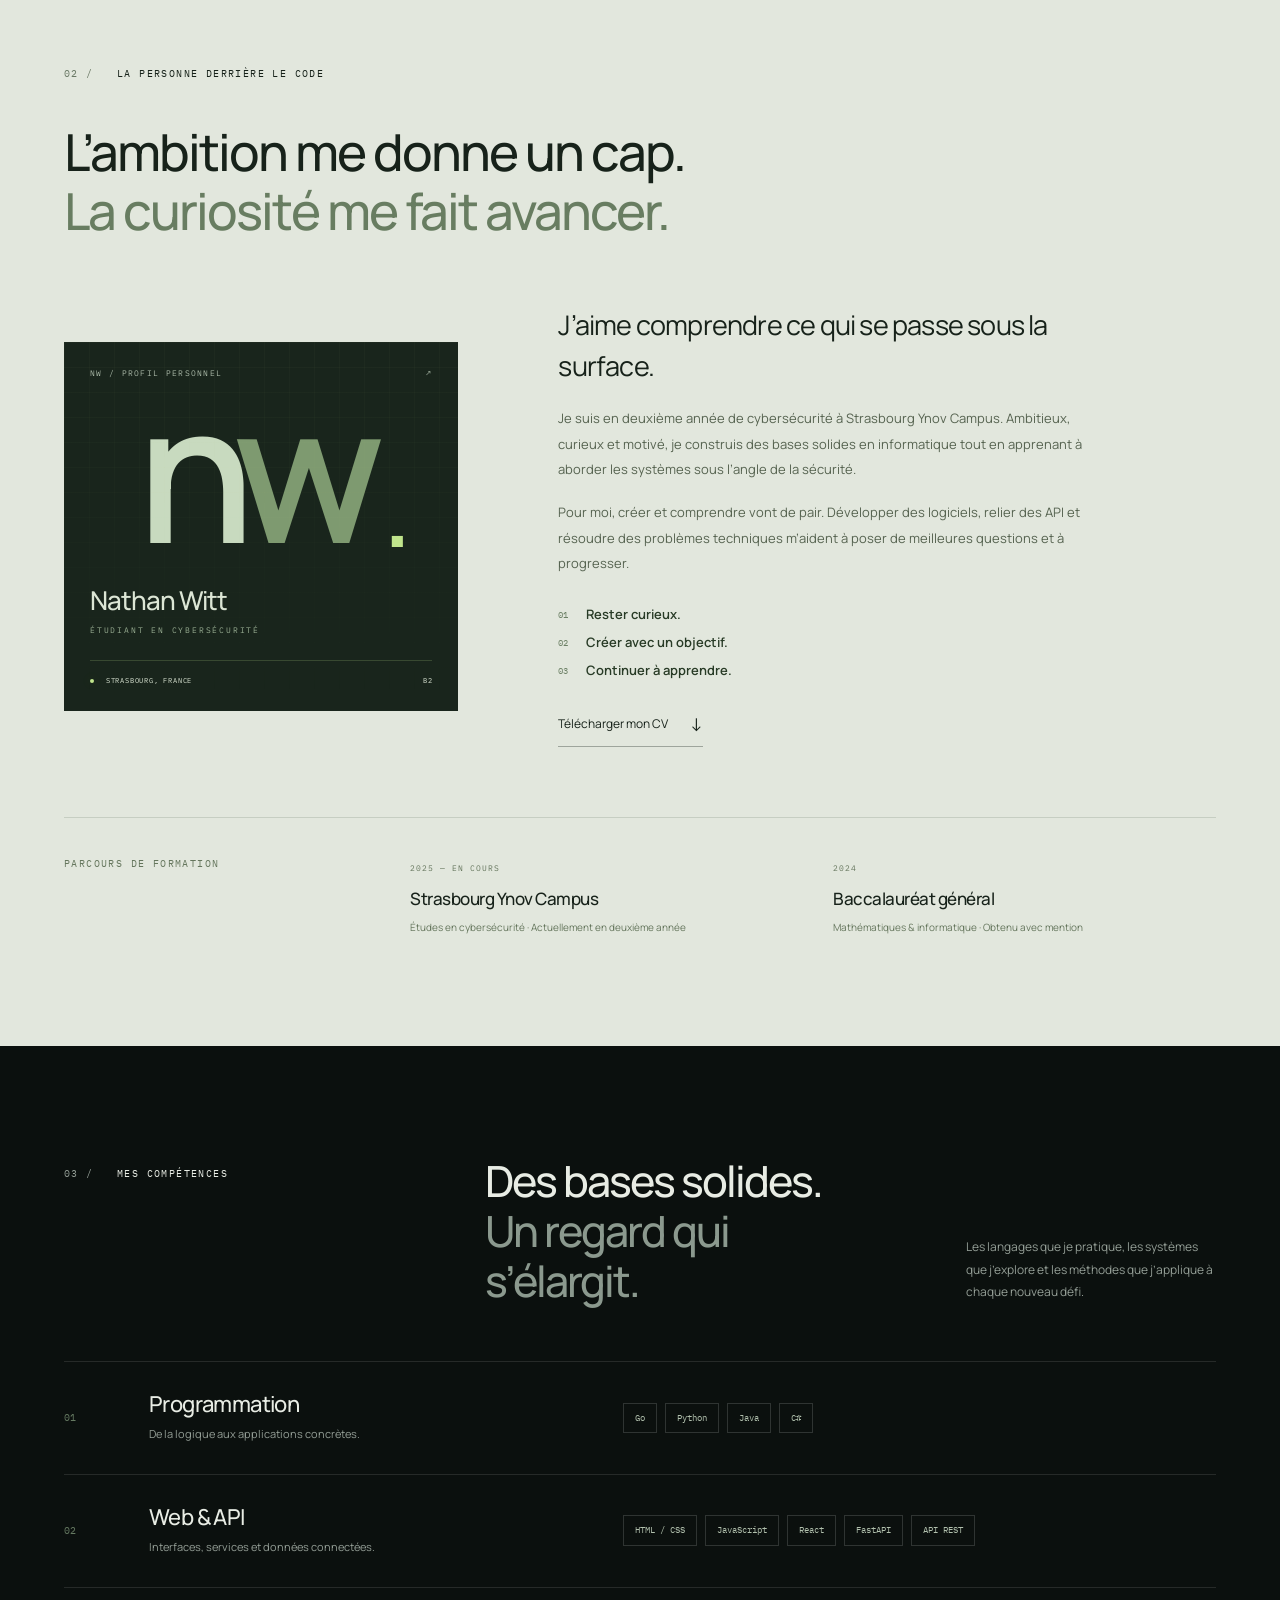
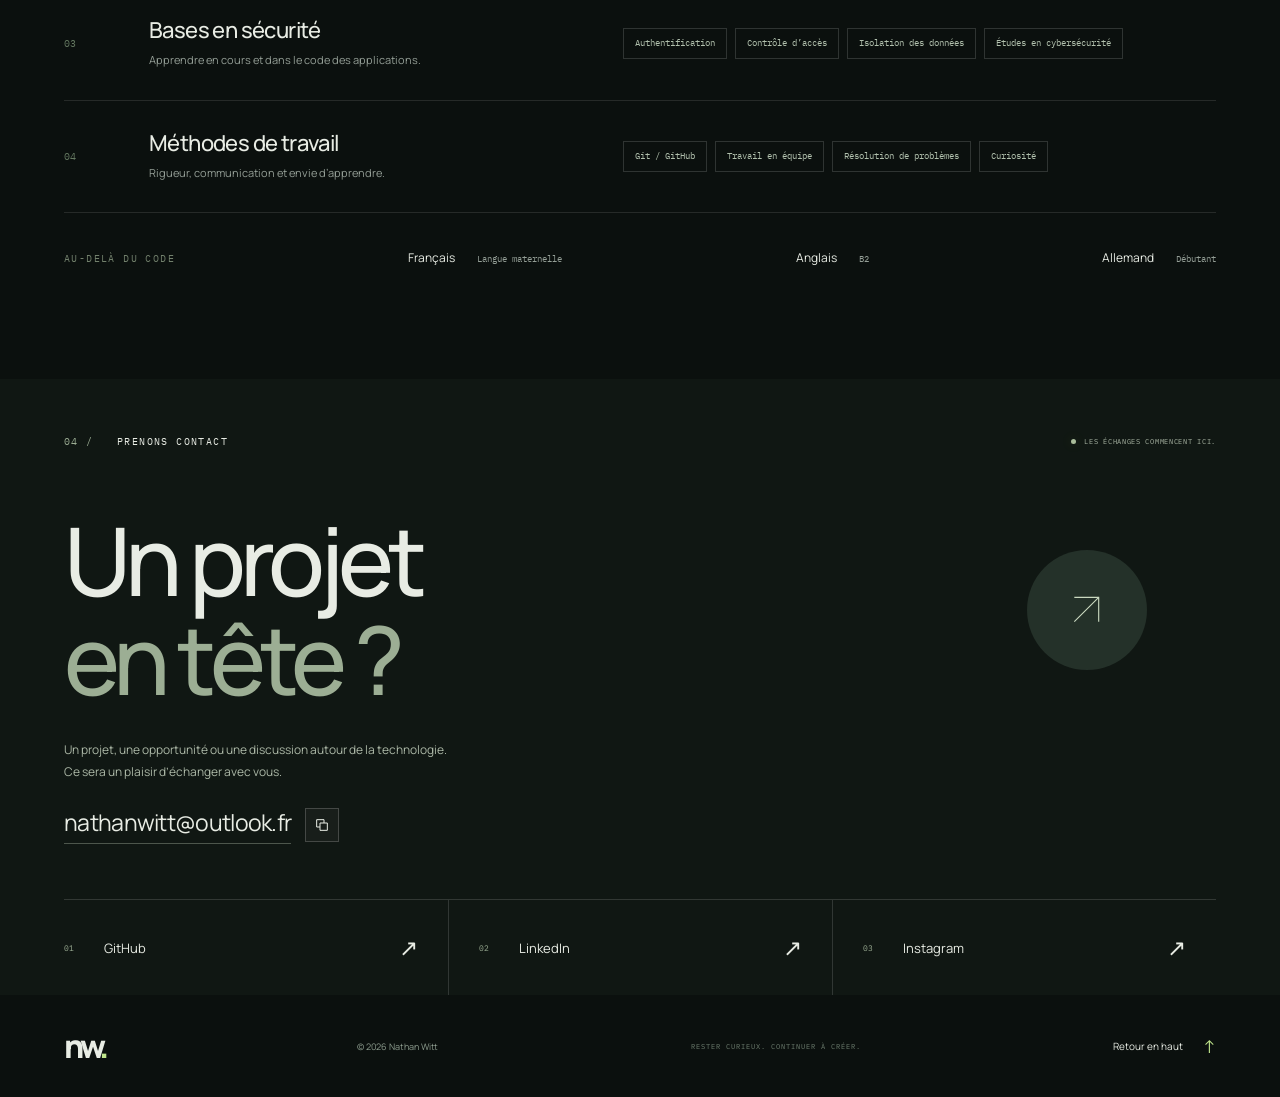
==== commit fa7bc716: "Refresh cached contact colors for both languages" ====
--- a/fr/index.html
+++ b/fr/index.html
@@ -15,7 +15,7 @@
   <link rel="alternate" hreflang="fr" href="https://wittnathan24-lab.github.io/fr/">
   <link rel="icon" type="image/svg+xml" href="../assets/favicon.svg">
   <link rel="preload" href="../assets/manrope.ttf" as="font" type="font/ttf" crossorigin>
-  <link rel="stylesheet" href="../assets/style.css">
+  <link rel="stylesheet" href="../assets/style.css?v=20261022-contact">
   <link rel="stylesheet" href="../assets/languages.css">
   <script src="../assets/field.js" defer></script>
   <script src="../assets/main-fr.js" defer></script>
--- a/assets/style.css
+++ b/assets/style.css
@@ -13,3 +13,21 @@
 @media(max-width:900px) and (min-width:641px){.forum-window{height:70%;top:20%;width:70%;left:15%}.forum-window-bar{height:16px;padding:0 7px}.forum-window-bar>span{font-size:3px}.forum-thread{margin:9px 12px;gap:8px}.forum-avatar{width:20px;height:20px;font-size:12px}.forum-thread strong{font-size:9px}.forum-thread div>span{font-size:6px}.forum-line{margin:7px 12px;gap:8px}.forum-line>i{width:12px;height:12px}.forum-line>div{gap:3px}.forum-line b,.forum-line div>span{height:2px}.forum-window-bottom{bottom:6px;left:12px;right:12px;font-size:3px;letter-spacing:.5px}.forum-floating{font-size:6px;bottom:5%}.power-title{font-size:20px}.power-title i{font-size:14px}.power-board{padding:8px;gap:5px}.power-caption,.bounty-coordinate{font-size:4px;letter-spacing:.7px}.bounty-name{font-size:28px}.bounty-name>span{font-size:4px;letter-spacing:1.7px}.bounty-compass{width:145px;height:145px}.bounty-compass>span{font-size:4px}}
 @media(max-width:640px){.filters{display:grid;grid-template-columns:repeat(2,1fr);gap:7px}.filter{padding:10px 8px;font-size:9px}.private-badge{font-size:6px}.forum-window{height:70%;top:20%}.forum-window-bar>span{font-size:4px}.forum-thread{margin:12px;gap:10px}.forum-thread strong{font-size:11px}.forum-thread div>span{font-size:7px}.forum-line{margin:10px 12px}.forum-line>i{width:15px;height:15px}.forum-window-bottom{font-size:3px;left:12px;right:12px;bottom:10px}.forum-floating{font-size:6px;bottom:6%}.power-title{font-size:22px}.power-title i{font-size:16px}.power-board{padding:9px;gap:6px}.power-caption,.bounty-coordinate{font-size:5px;letter-spacing:.8px}.bounty-name{font-size:32px}.bounty-name>span{font-size:5px;letter-spacing:1.4px}.bounty-compass{width:165px;height:165px}}
 @media(prefers-reduced-motion:reduce){html{scroll-behavior:auto}*,*:before,*:after{animation:none!important;transition:none!important}.js .reveal{opacity:1;transform:none}}
+
+/* A quieter closing palette, shared by both languages. */
+.contact-section{background:#101713;color:#e8ece4}
+.contact-top .eyebrow>span{color:#9cae94}
+.contact-note{color:#abb7a6}
+.contact-note .status-dot{background:#a9bc9a}
+.contact-body h2>span{color:#9cae94}
+.contact-body>p{color:#abb7a6}
+.contact-orb{background:#243129;color:#cad9c0}
+.contact-orb:hover{background:#344438}
+.email-row>a{border-bottom-color:#c7d6bd55}
+.email-row>button{background:#ffffff08;border-color:#ffffff30}
+.email-row>button:hover{background:#ffffff14}
+.email-row>span{color:#cad9c0}
+.social-row{border-top-color:#ffffff24}
+.social-row>a:not(:first-child){border-left-color:#ffffff24}
+.social-row>a>span{color:#9cae94}
+.contact-section a:focus-visible,.contact-section button:focus-visible{outline-color:#c0e58c}
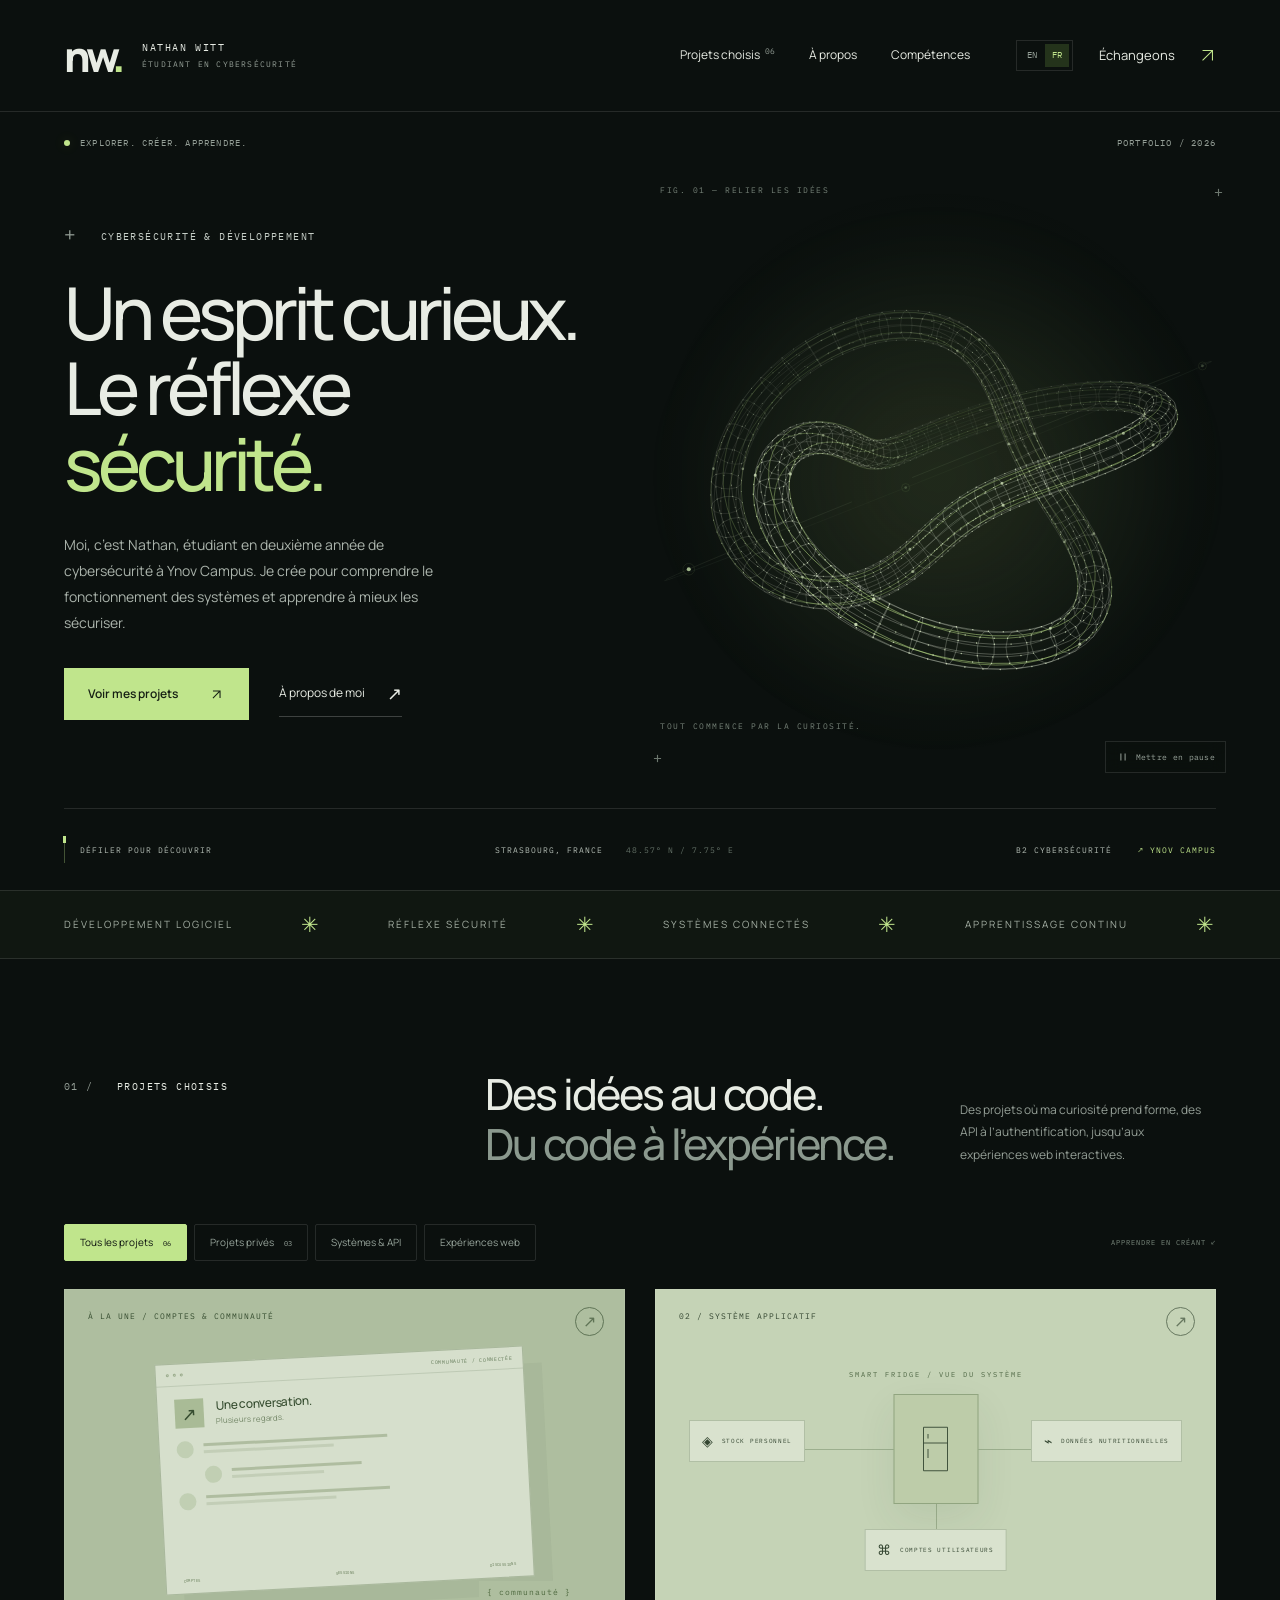
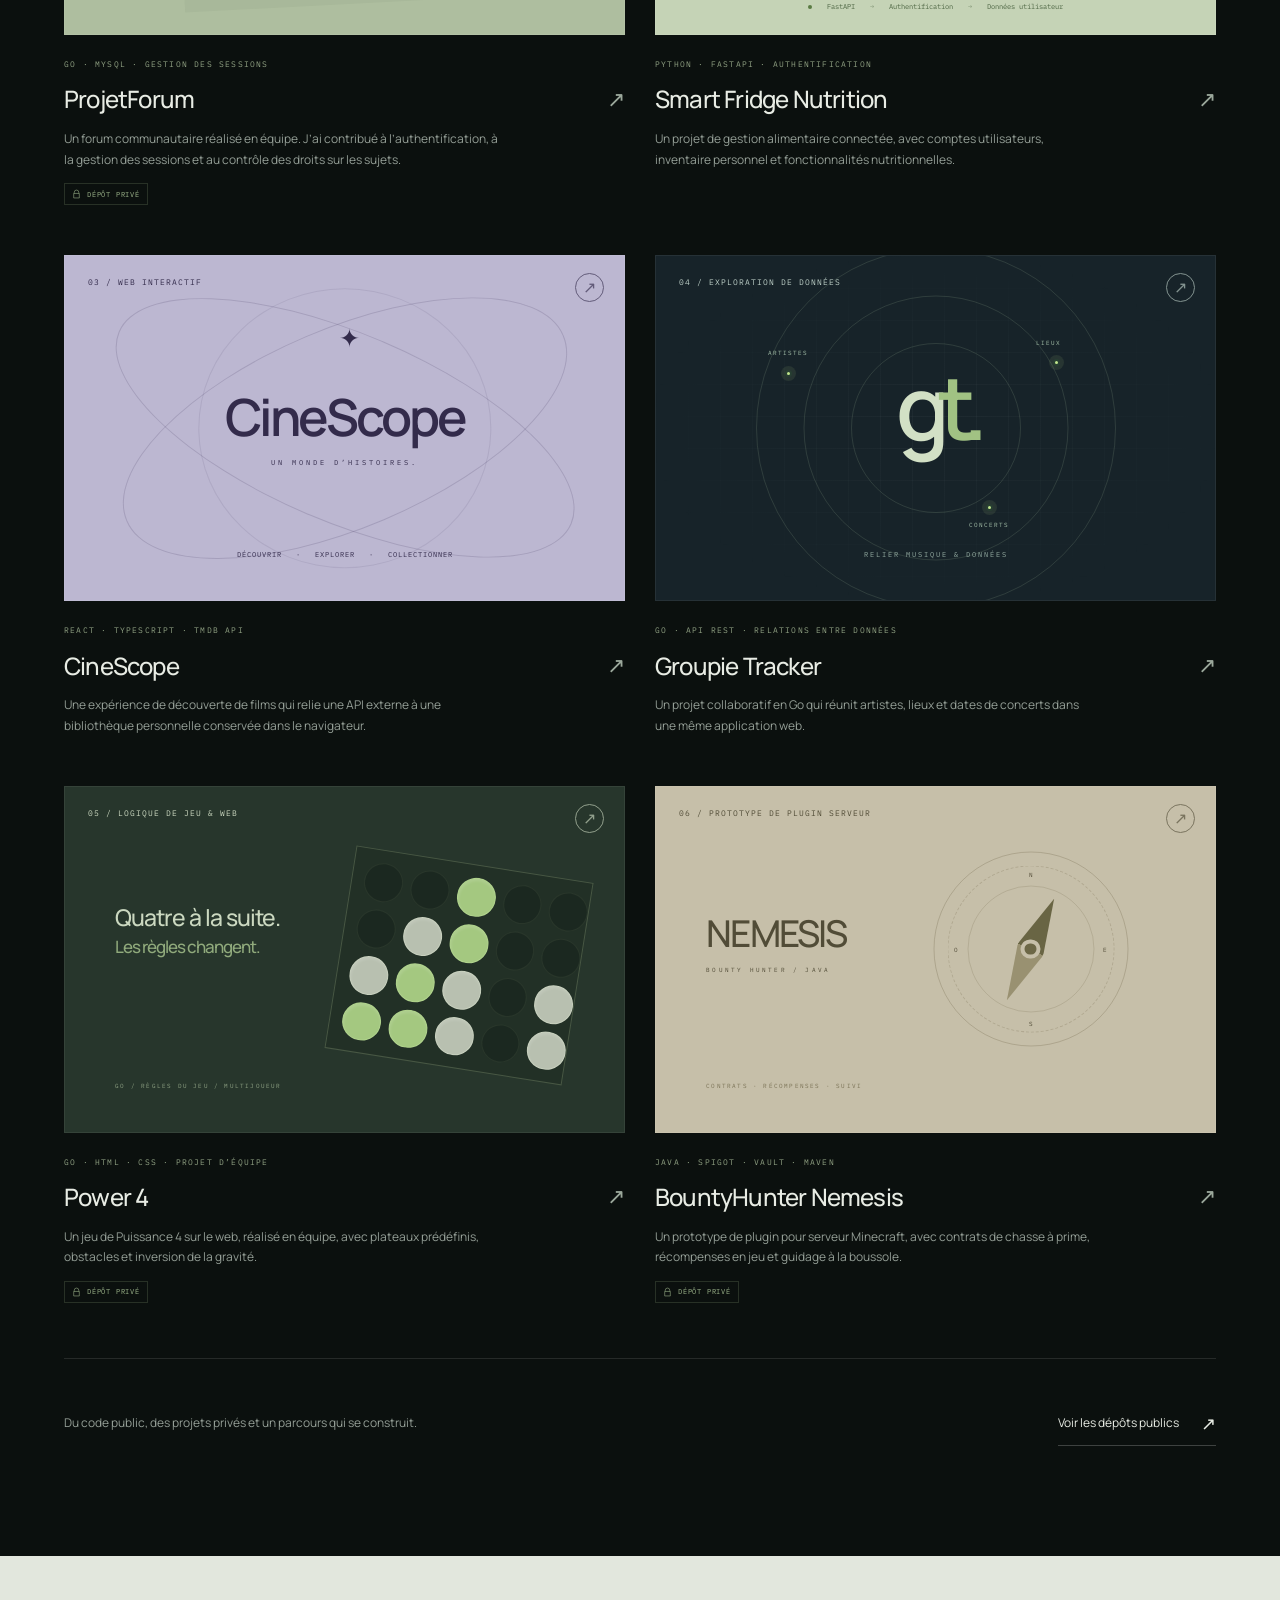
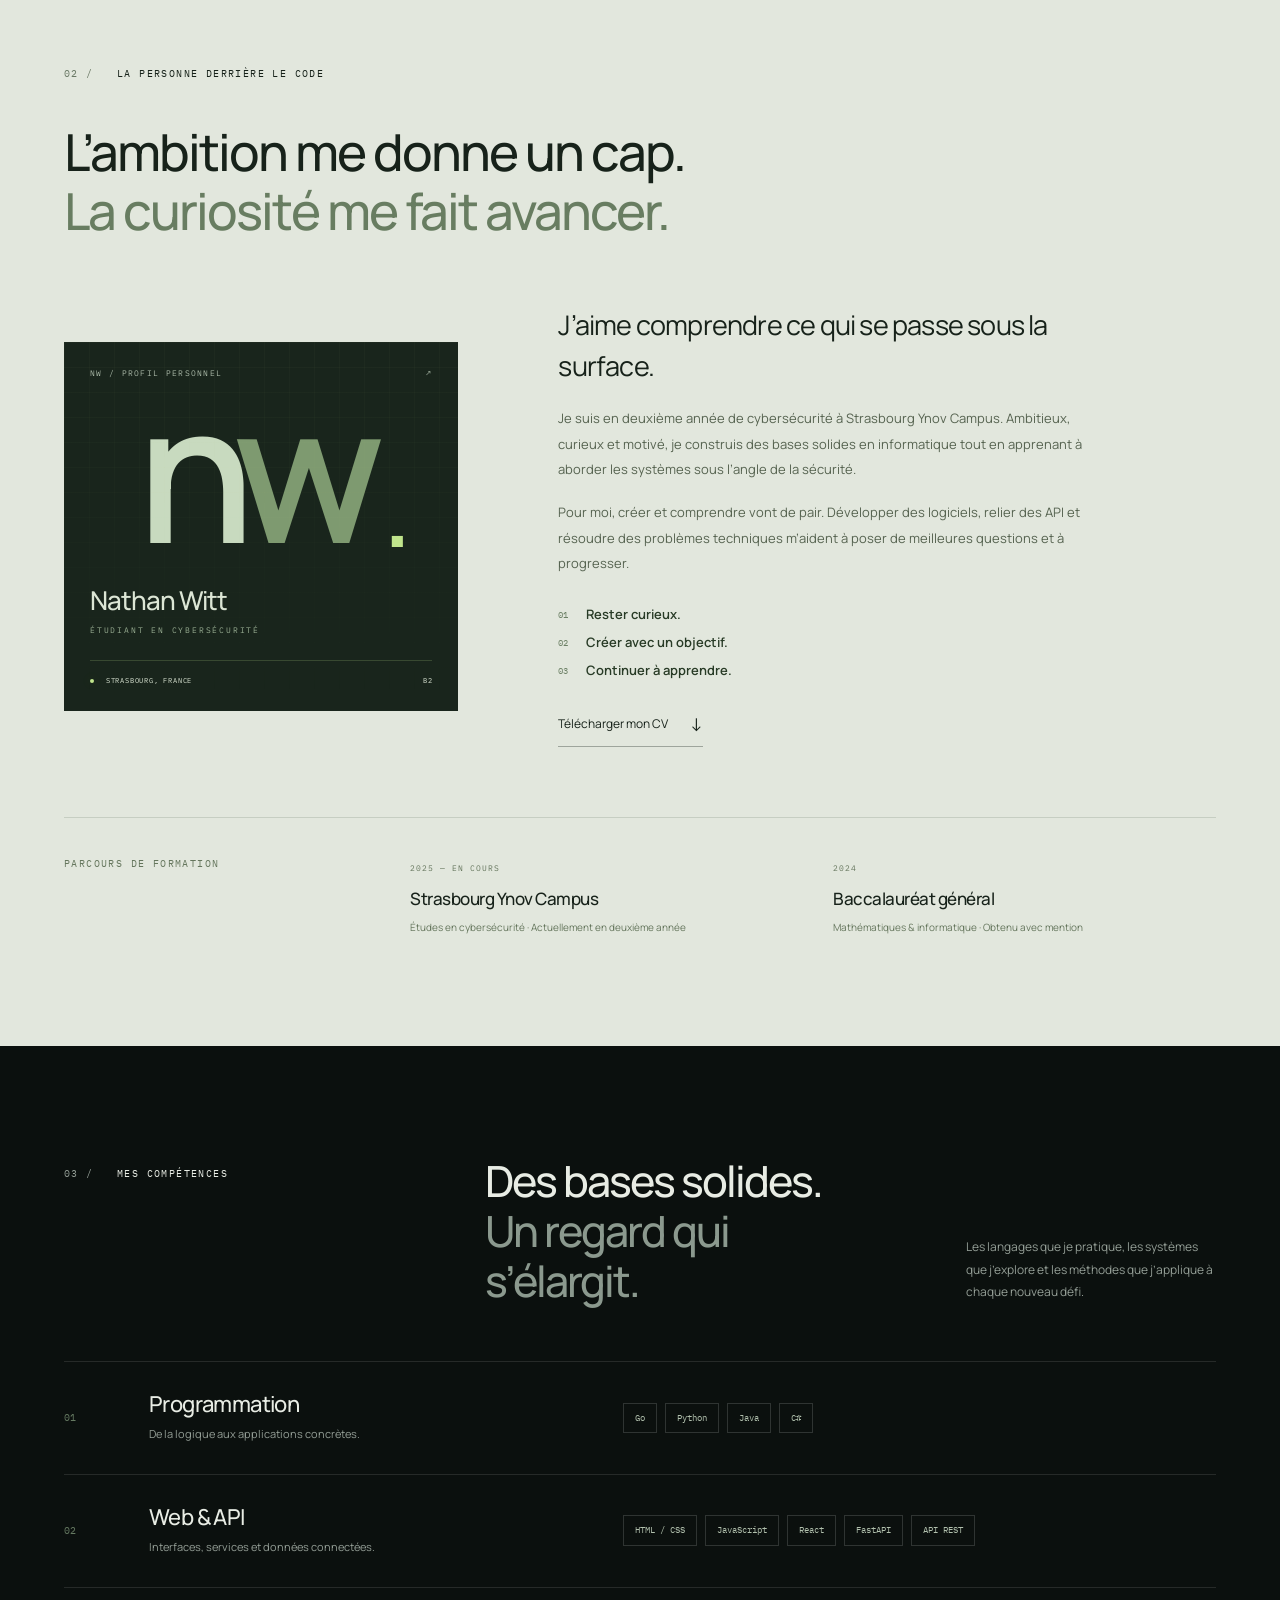
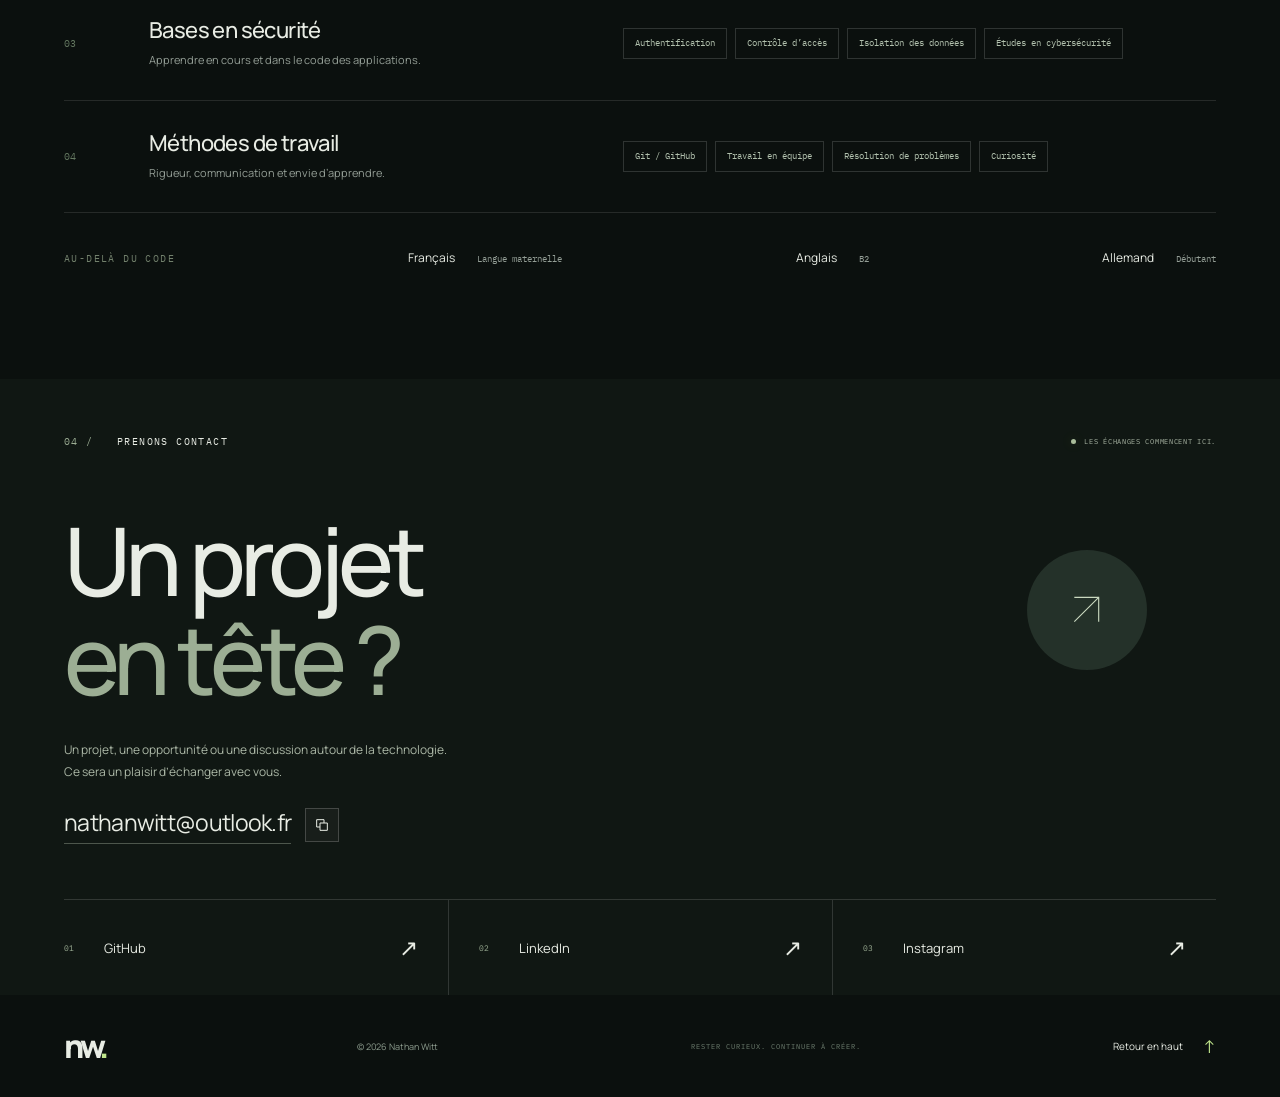
==== commit aa4c5b4d: "Sync Instagram profile to nathanwt.pro on French portfolio" ====
--- a/fr/index.html
+++ b/fr/index.html
@@ -98,7 +98,7 @@
         <div class="skill-row reveal"><span class="skill-number">04</span><div class="skill-name"><h3>Méthodes de travail</h3><p>Rigueur, communication et envie d’apprendre.</p></div><div class="skill-tags"><span>Git / GitHub</span><span>Travail en équipe</span><span>Résolution de problèmes</span><span>Curiosité</span></div></div>
       </div><div class="languages-row reveal"><span class="eyebrow">AU-DELÀ DU CODE</span><p>Français <span>Langue maternelle</span></p><p>Anglais <span>B2</span></p><p>Allemand <span>Débutant</span></p></div>
     </section>
-    <section class="contact-section section-shell" id="contact" aria-labelledby="contact-title"><div class="contact-top reveal"><p class="eyebrow"><span>04 /</span> PRENONS CONTACT</p><span class="contact-note"><i class="status-dot"></i> LES ÉCHANGES COMMENCENT ICI.</span></div><div class="contact-body reveal"><h2 id="contact-title">Un projet<br><span>en tête ?</span><a href="mailto:nathanwitt@outlook.fr" class="contact-orb" aria-label="Écrire à Nathan Witt"><svg viewBox="0 0 48 48" aria-hidden="true"><path d="M11 37 37 11M11 11h26v26"/></svg></a></h2><p>Un projet, une opportunité ou une discussion autour de la technologie.<br>Ce sera un plaisir d’échanger avec vous.</p><div class="email-row"><a href="mailto:nathanwitt@outlook.fr">nathanwitt@outlook.fr</a><button id="copy-email" aria-label="Copier l’adresse e-mail" title="Copier l’adresse e-mail"><svg viewBox="0 0 24 24" aria-hidden="true"><path d="M9 9h11v11H9zM15 9V4H4v11h5"/></svg></button><span id="copy-status" role="status" aria-live="polite"></span></div></div><div class="social-row reveal"><a href="https://github.com/wittnathan24-lab" target="_blank" rel="noopener noreferrer"><span>01</span> GitHub <i>↗</i></a><a href="https://www.linkedin.com/in/nathan-witt-605bb2263/" target="_blank" rel="noopener noreferrer"><span>02</span> LinkedIn <i>↗</i></a><a href="https://www.instagram.com/nathan.w68/" target="_blank" rel="noopener noreferrer"><span>03</span> Instagram <i>↗</i></a></div></section>
+    <section class="contact-section section-shell" id="contact" aria-labelledby="contact-title"><div class="contact-top reveal"><p class="eyebrow"><span>04 /</span> PRENONS CONTACT</p><span class="contact-note"><i class="status-dot"></i> LES ÉCHANGES COMMENCENT ICI.</span></div><div class="contact-body reveal"><h2 id="contact-title">Un projet<br><span>en tête ?</span><a href="mailto:nathanwitt@outlook.fr" class="contact-orb" aria-label="Écrire à Nathan Witt"><svg viewBox="0 0 48 48" aria-hidden="true"><path d="M11 37 37 11M11 11h26v26"/></svg></a></h2><p>Un projet, une opportunité ou une discussion autour de la technologie.<br>Ce sera un plaisir d’échanger avec vous.</p><div class="email-row"><a href="mailto:nathanwitt@outlook.fr">nathanwitt@outlook.fr</a><button id="copy-email" aria-label="Copier l’adresse e-mail" title="Copier l’adresse e-mail"><svg viewBox="0 0 24 24" aria-hidden="true"><path d="M9 9h11v11H9zM15 9V4H4v11h5"/></svg></button><span id="copy-status" role="status" aria-live="polite"></span></div></div><div class="social-row reveal"><a href="https://github.com/wittnathan24-lab" target="_blank" rel="noopener noreferrer"><span>01</span> GitHub <i>↗</i></a><a href="https://www.linkedin.com/in/nathan-witt-605bb2263/" target="_blank" rel="noopener noreferrer"><span>02</span> LinkedIn <i>↗</i></a><a href="https://www.instagram.com/nathanwt.pro/" target="_blank" rel="noopener noreferrer"><span>03</span> Instagram <i>↗</i></a></div></section>
   </main>
   <footer class="site-footer"><a class="monogram" href="#home" aria-label="Retour en haut">nw<span>.</span></a><p>© <span id="year">2026</span> Nathan Witt</p><span>RESTER CURIEUX. CONTINUER À CRÉER.</span><a href="#home" class="back-top">Retour en haut <span>↑</span></a></footer>
   <dialog id="project-dialog" aria-labelledby="dialog-title"><div class="dialog-top"><p class="eyebrow" id="dialog-eyebrow">DÉTAILS DU PROJET</p><button id="close-dialog" aria-label="Fermer les détails du projet">Fermer <span>×</span></button></div><div class="dialog-content"><h2 id="dialog-title"></h2><p class="dialog-intro" id="dialog-intro"></p><div id="dialog-tags" class="skill-tags"></div><div class="dialog-rule"></div><div id="dialog-sections"></div><a id="dialog-source" class="button button-primary" target="_blank" rel="noopener noreferrer">Voir le code source <span>↗</span></a><p class="source-note">Les descriptions s’appuient sur les dépôts des projets. Les visuels sont des illustrations originales.</p></div></dialog>
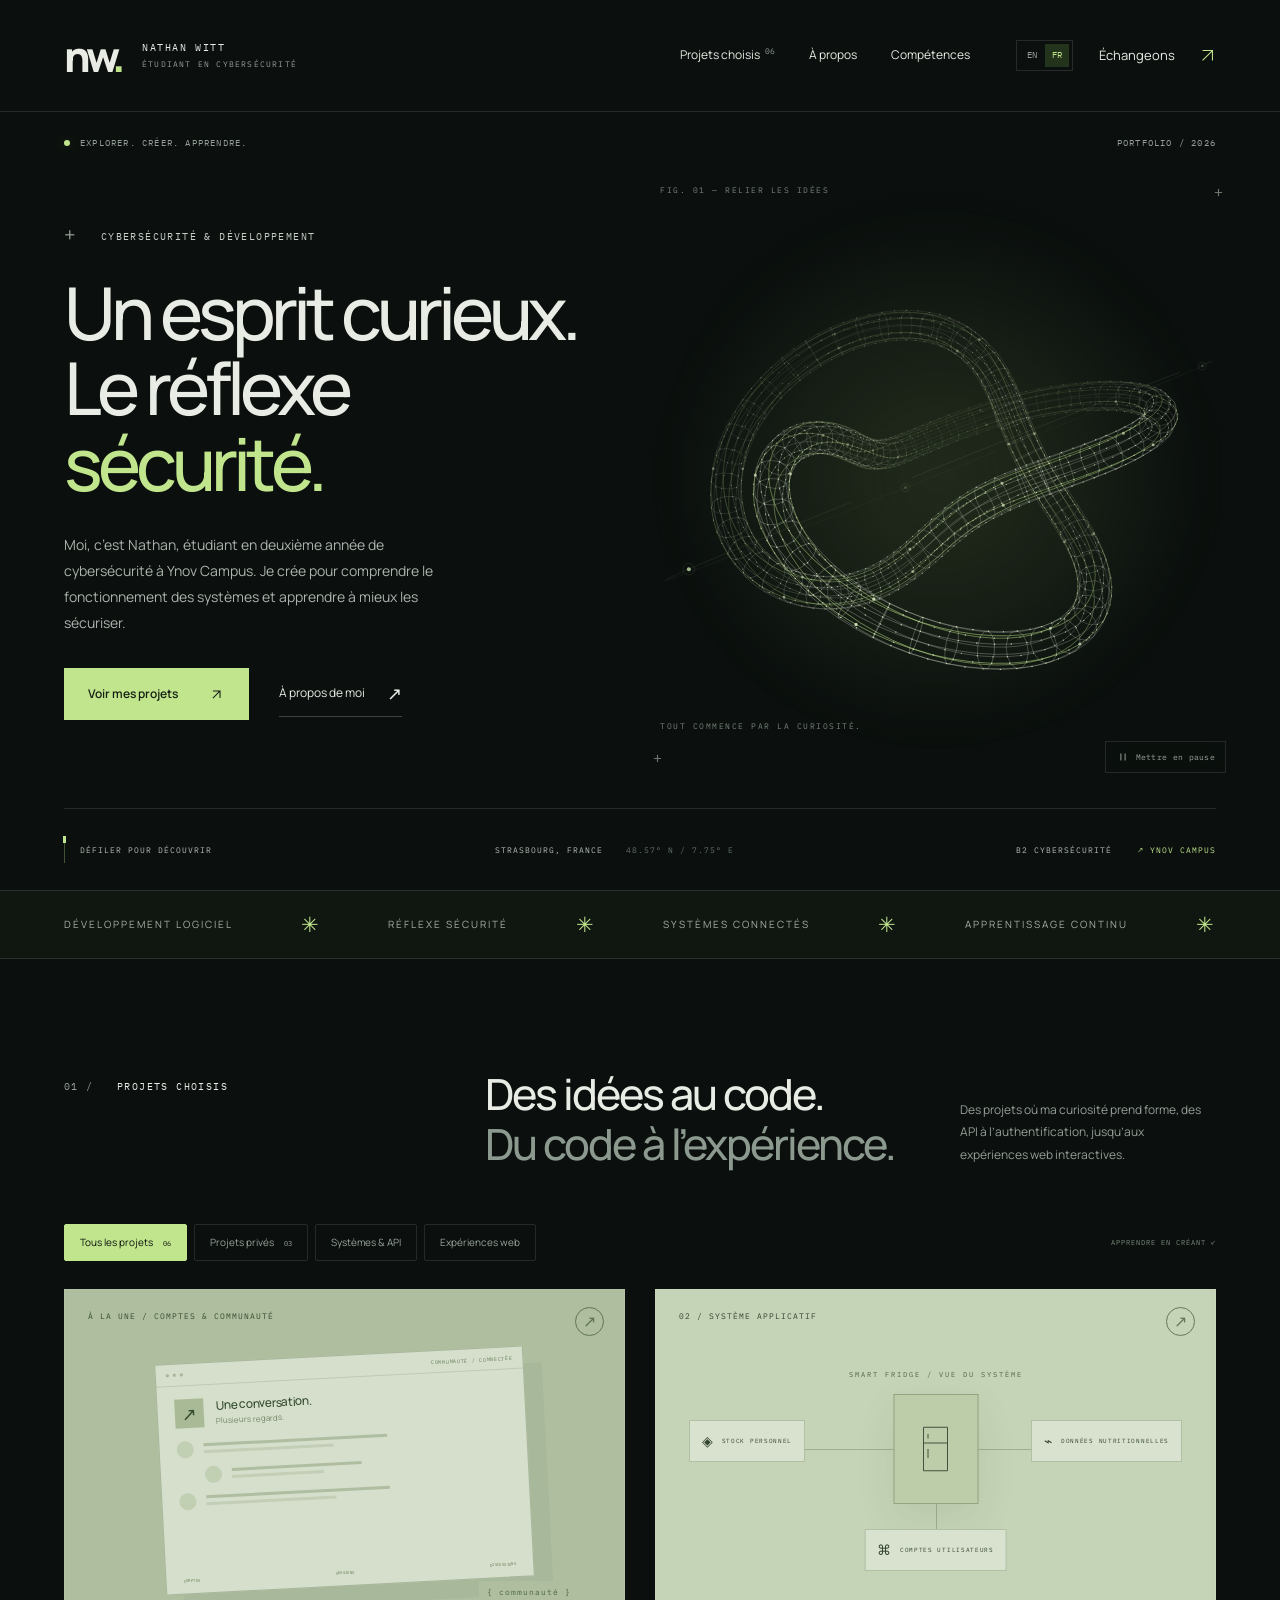
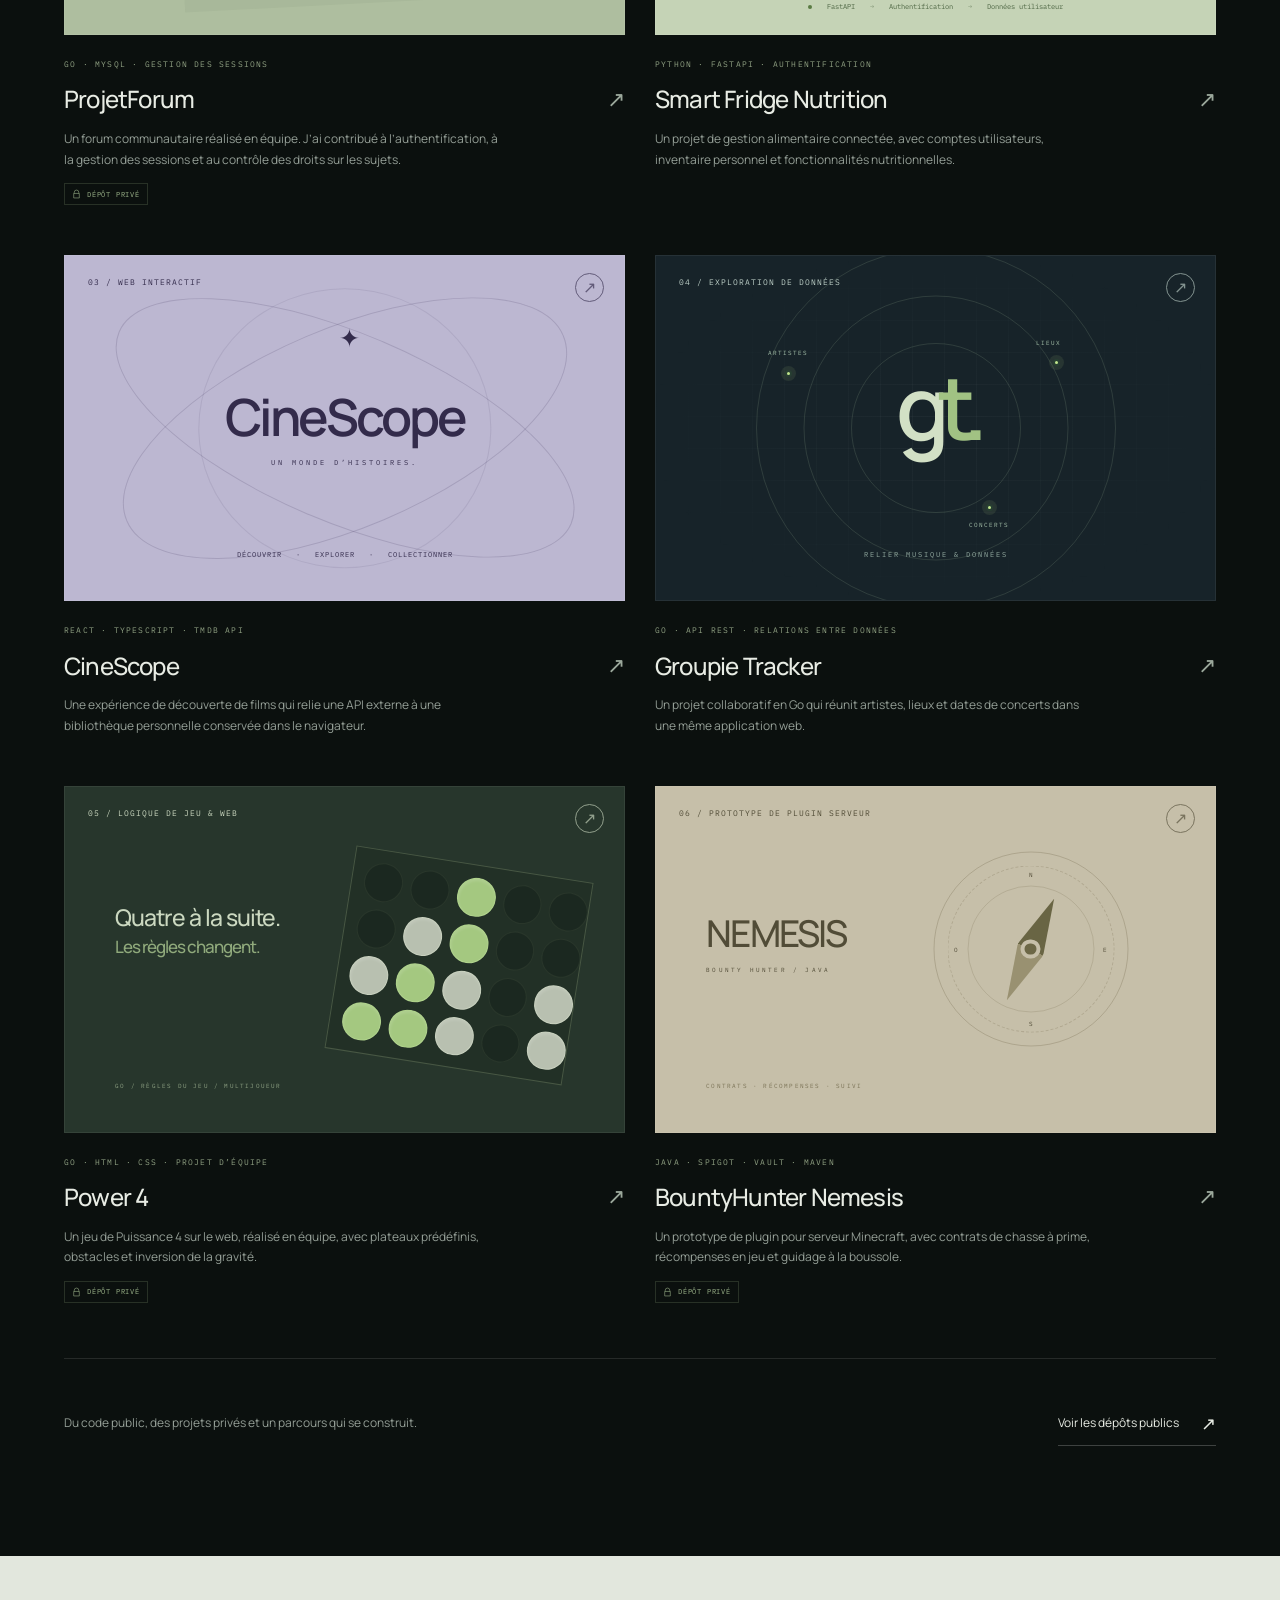
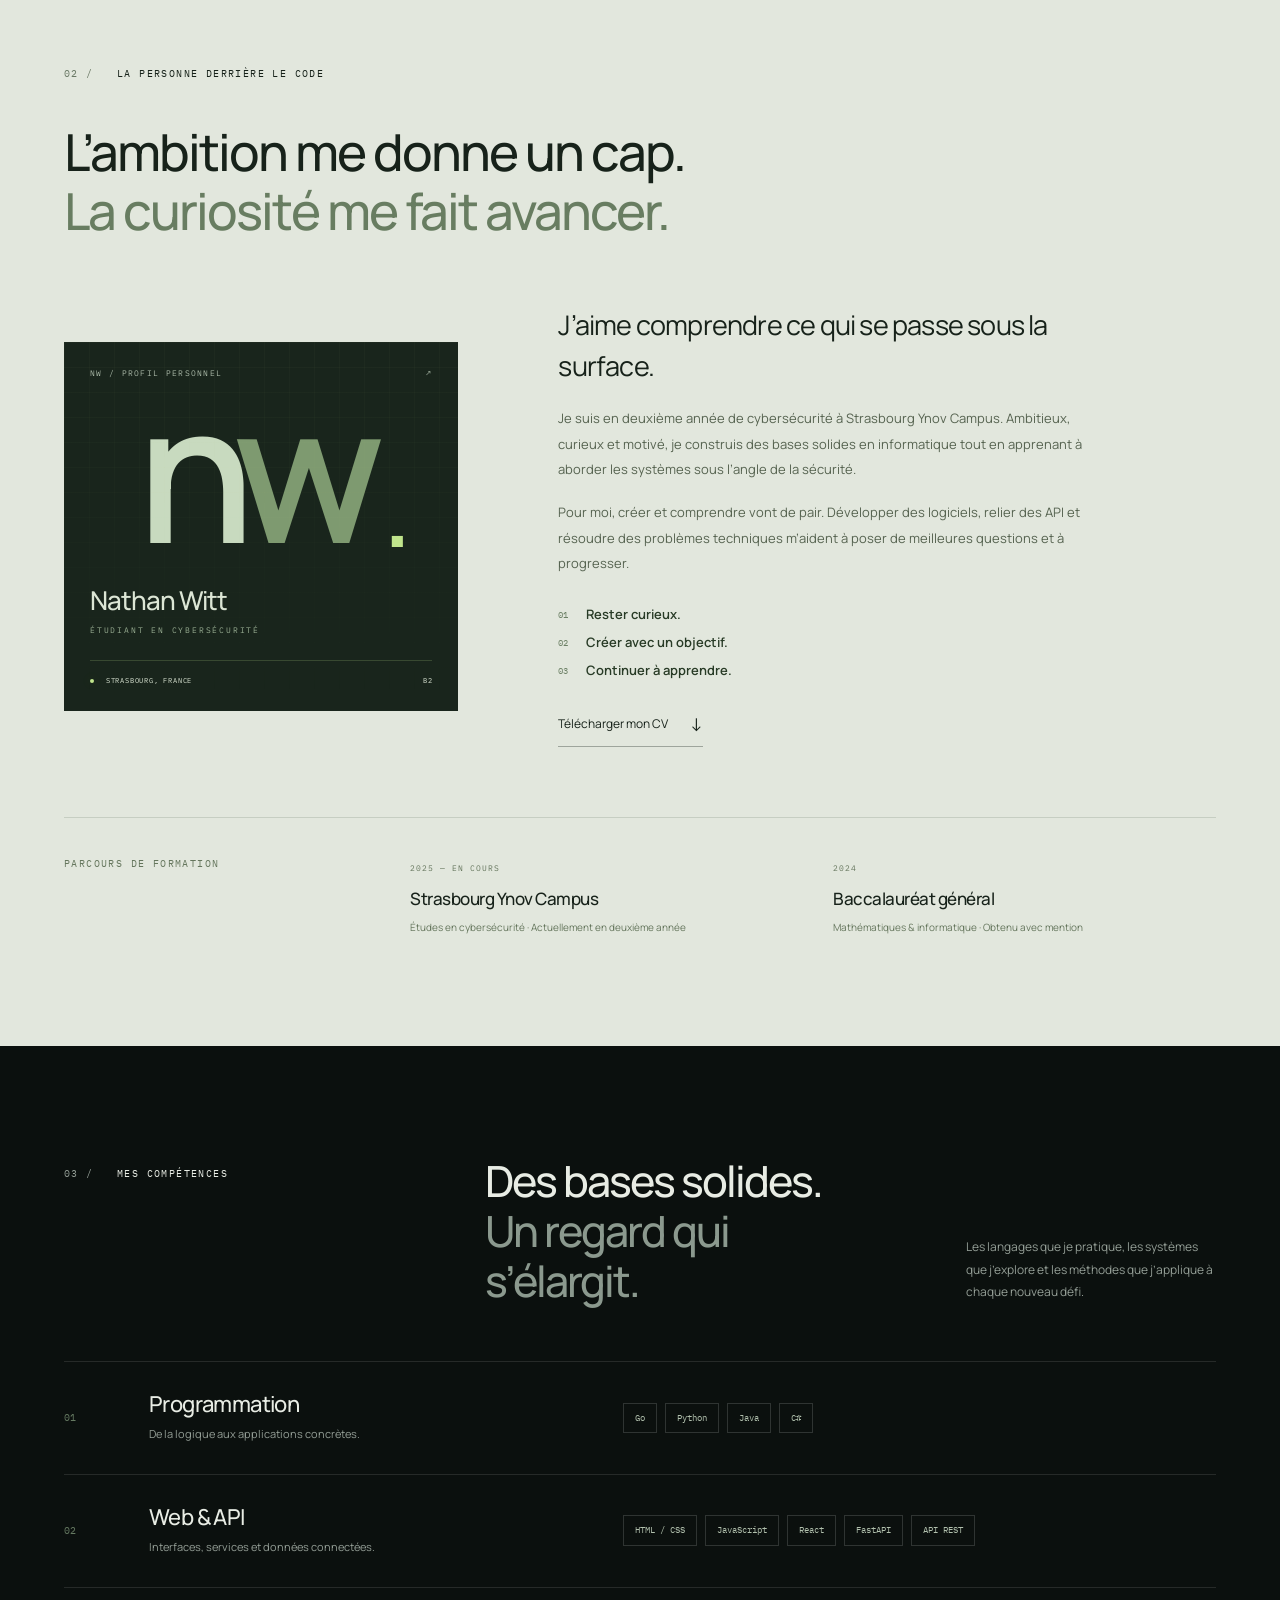
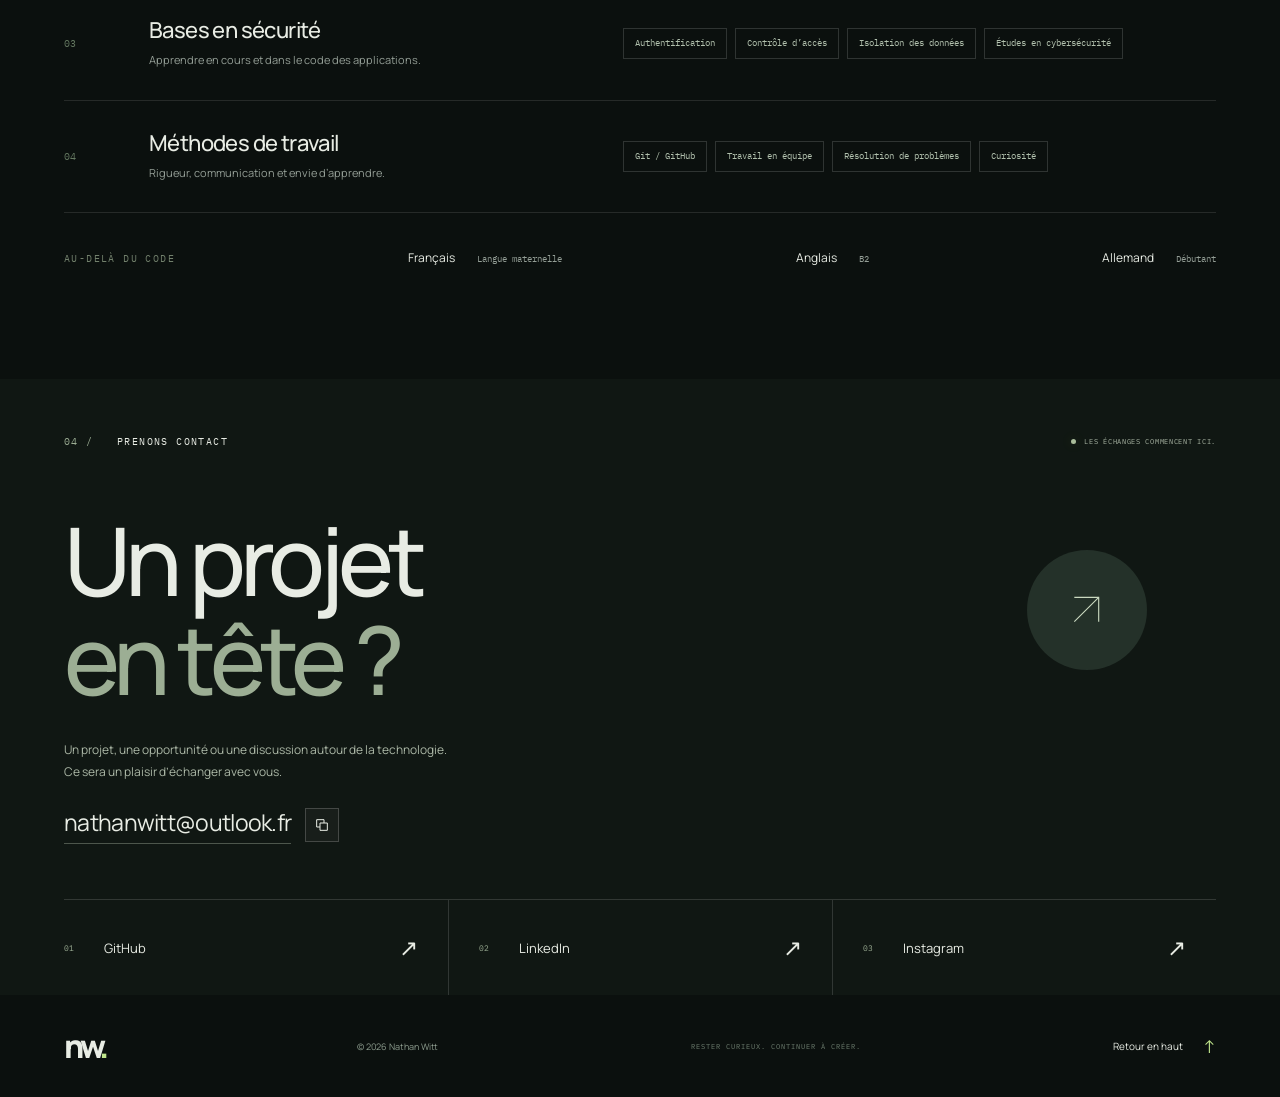
==== commit da32bcfa: "Add Bell AG international work experience to both CVs" ====
--- a/fr/index.html
+++ b/fr/index.html
@@ -86,7 +86,7 @@
     <section class="about-section section-shell" id="about" aria-labelledby="about-title">
       <div class="about-intro reveal"><p class="eyebrow"><span>02 /</span> LA PERSONNE DERRIÈRE LE CODE</p><h2 id="about-title">L’ambition me donne un cap.<br><span>La curiosité me fait avancer.</span></h2></div>
       <div class="about-layout"><div class="profile-panel reveal"><div class="profile-panel-top"><span>NW / PROFIL PERSONNEL</span><span>↗</span></div><div class="profile-glyph" aria-hidden="true">n<span>w</span><i>.</i></div><div class="profile-panel-bottom"><h3>Nathan Witt</h3><p>ÉTUDIANT EN CYBERSÉCURITÉ</p><div><span><i class="status-dot"></i> STRASBOURG, FRANCE</span><span>B2</span></div></div></div>
-        <div class="about-copy reveal"><p class="lead">J’aime comprendre ce qui se passe sous la surface.</p><p>Je suis en deuxième année de cybersécurité à Strasbourg Ynov Campus. Ambitieux, curieux et motivé, je construis des bases solides en informatique tout en apprenant à aborder les systèmes sous l’angle de la sécurité.</p><p>Pour moi, créer et comprendre vont de pair. Développer des logiciels, relier des API et résoudre des problèmes techniques m’aident à poser de meilleures questions et à progresser.</p><div class="about-values"><span>01 <strong>Rester curieux.</strong></span><span>02 <strong>Créer avec un objectif.</strong></span><span>03 <strong>Continuer à apprendre.</strong></span></div><a class="text-link" href="../assets/nathan-witt-cv-fr.pdf" download="Nathan-Witt-CV-FR.pdf">Télécharger mon CV <span>↓</span></a></div>
+        <div class="about-copy reveal"><p class="lead">J’aime comprendre ce qui se passe sous la surface.</p><p>Je suis en deuxième année de cybersécurité à Strasbourg Ynov Campus. Ambitieux, curieux et motivé, je construis des bases solides en informatique tout en apprenant à aborder les systèmes sous l’angle de la sécurité.</p><p>Pour moi, créer et comprendre vont de pair. Développer des logiciels, relier des API et résoudre des problèmes techniques m’aident à poser de meilleures questions et à progresser.</p><div class="about-values"><span>01 <strong>Rester curieux.</strong></span><span>02 <strong>Créer avec un objectif.</strong></span><span>03 <strong>Continuer à apprendre.</strong></span></div><a class="text-link" href="../assets/nathan-witt-cv-fr.pdf?v=bell-2026" download="Nathan-Witt-CV-FR.pdf">Télécharger mon CV <span>↓</span></a></div>
       </div>
       <div class="education-row reveal"><p class="eyebrow">PARCOURS DE FORMATION</p><div><span class="education-year">2025 — EN COURS</span><h3>Strasbourg Ynov Campus</h3><p>Études en cybersécurité · Actuellement en deuxième année</p></div><div><span class="education-year">2024</span><h3>Baccalauréat général</h3><p>Mathématiques & informatique · Obtenu avec mention</p></div></div>
     </section>
